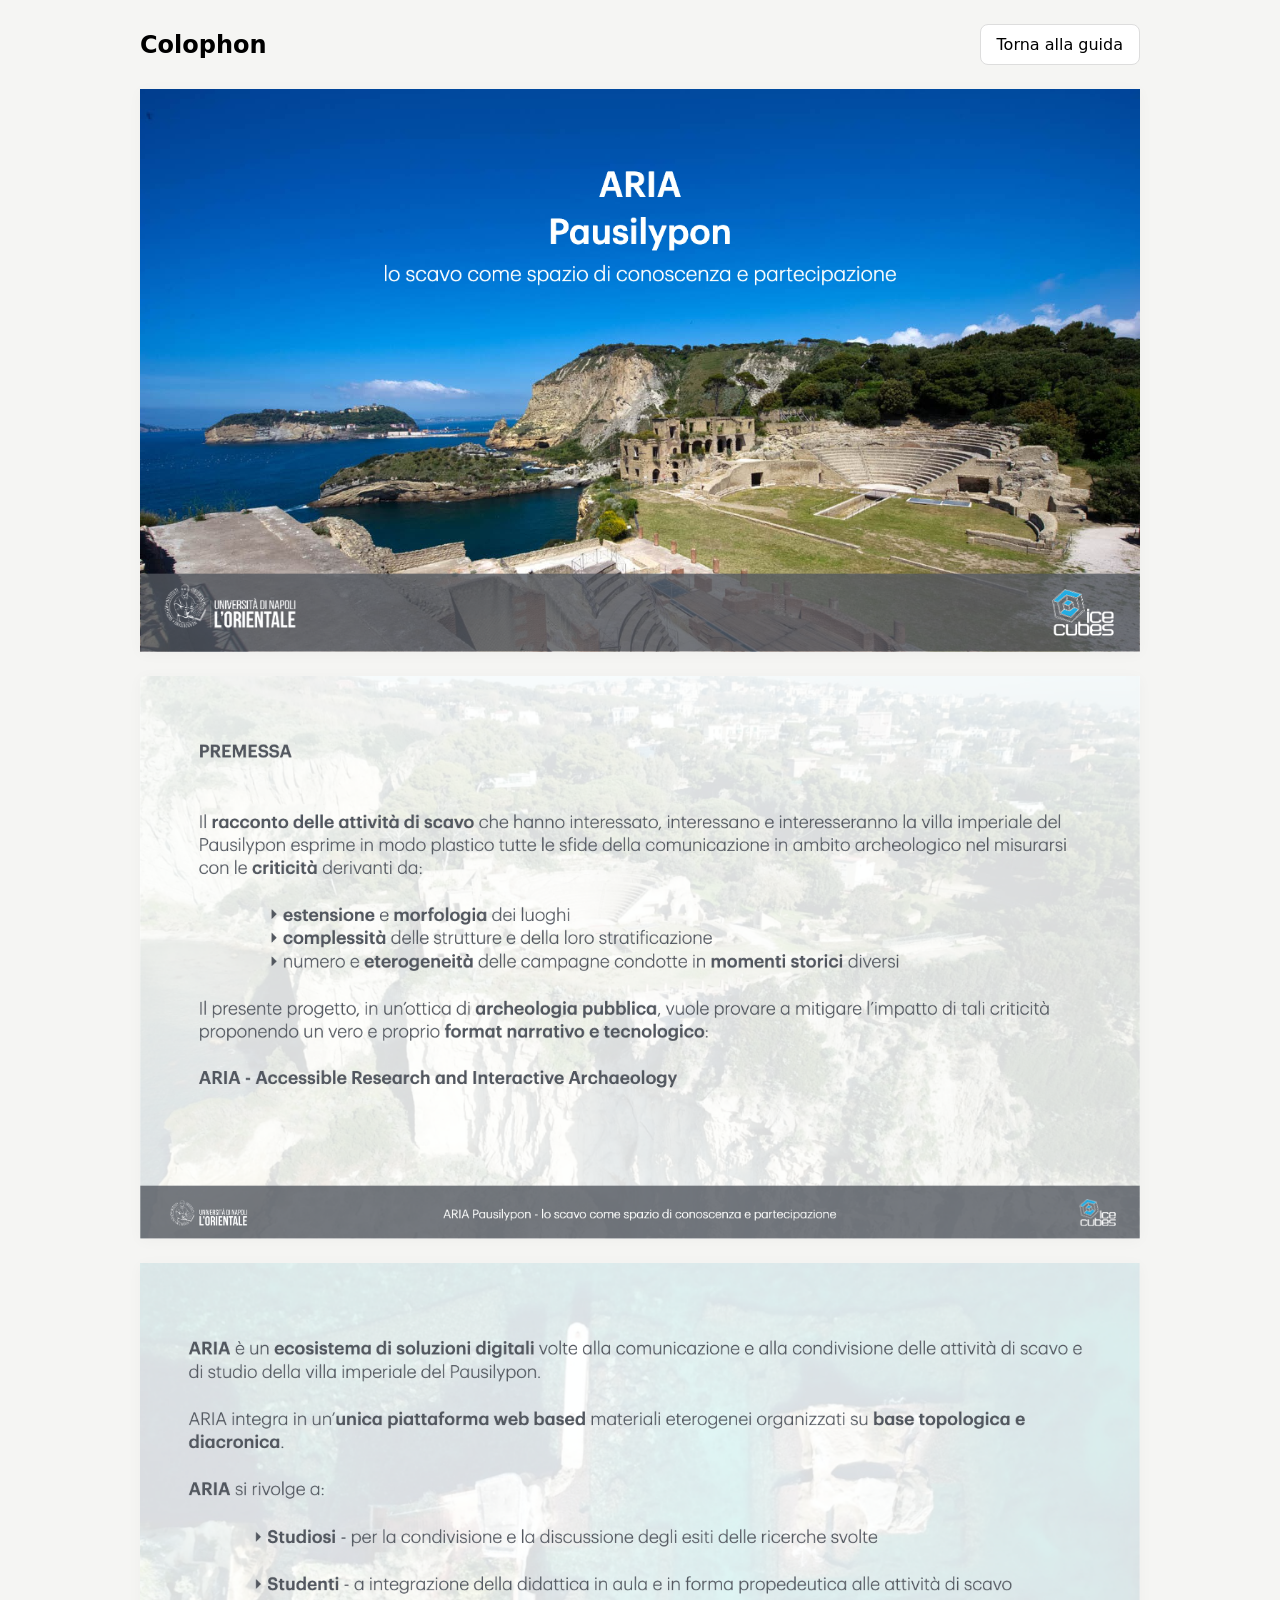
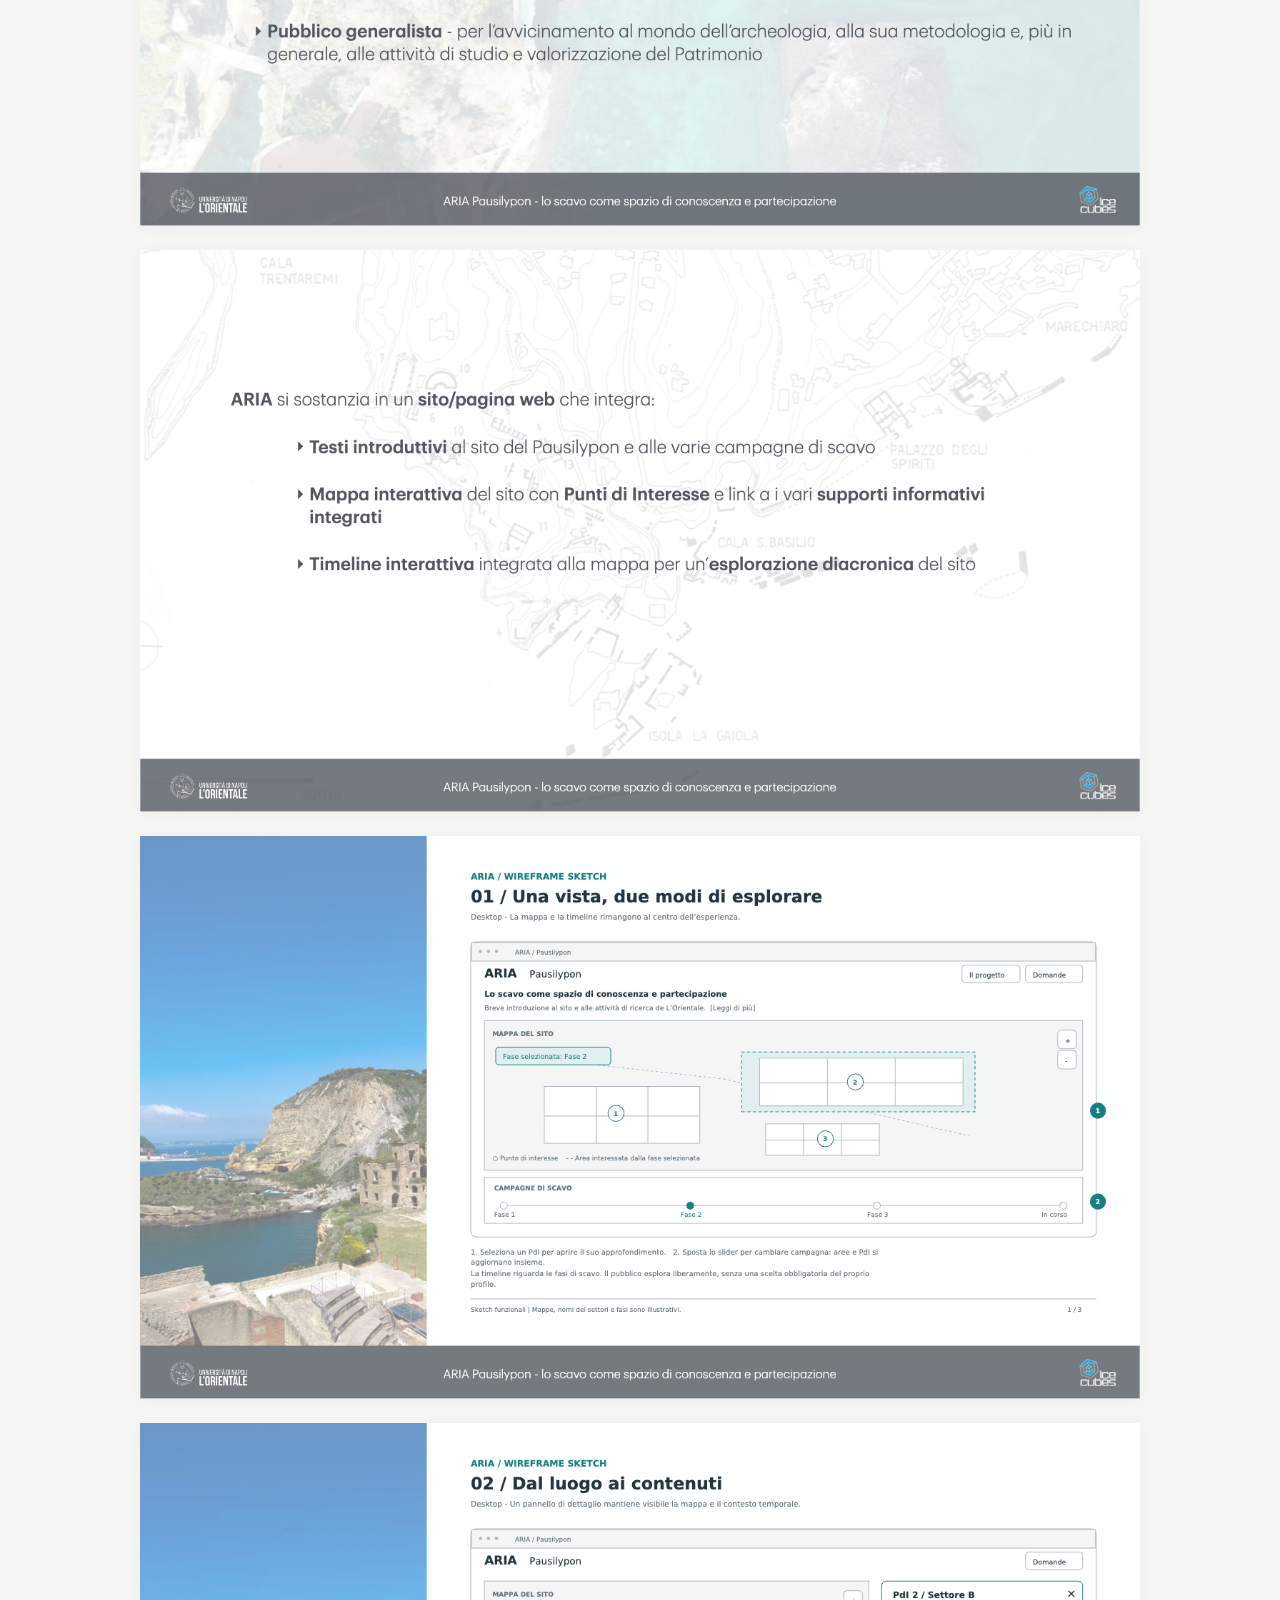
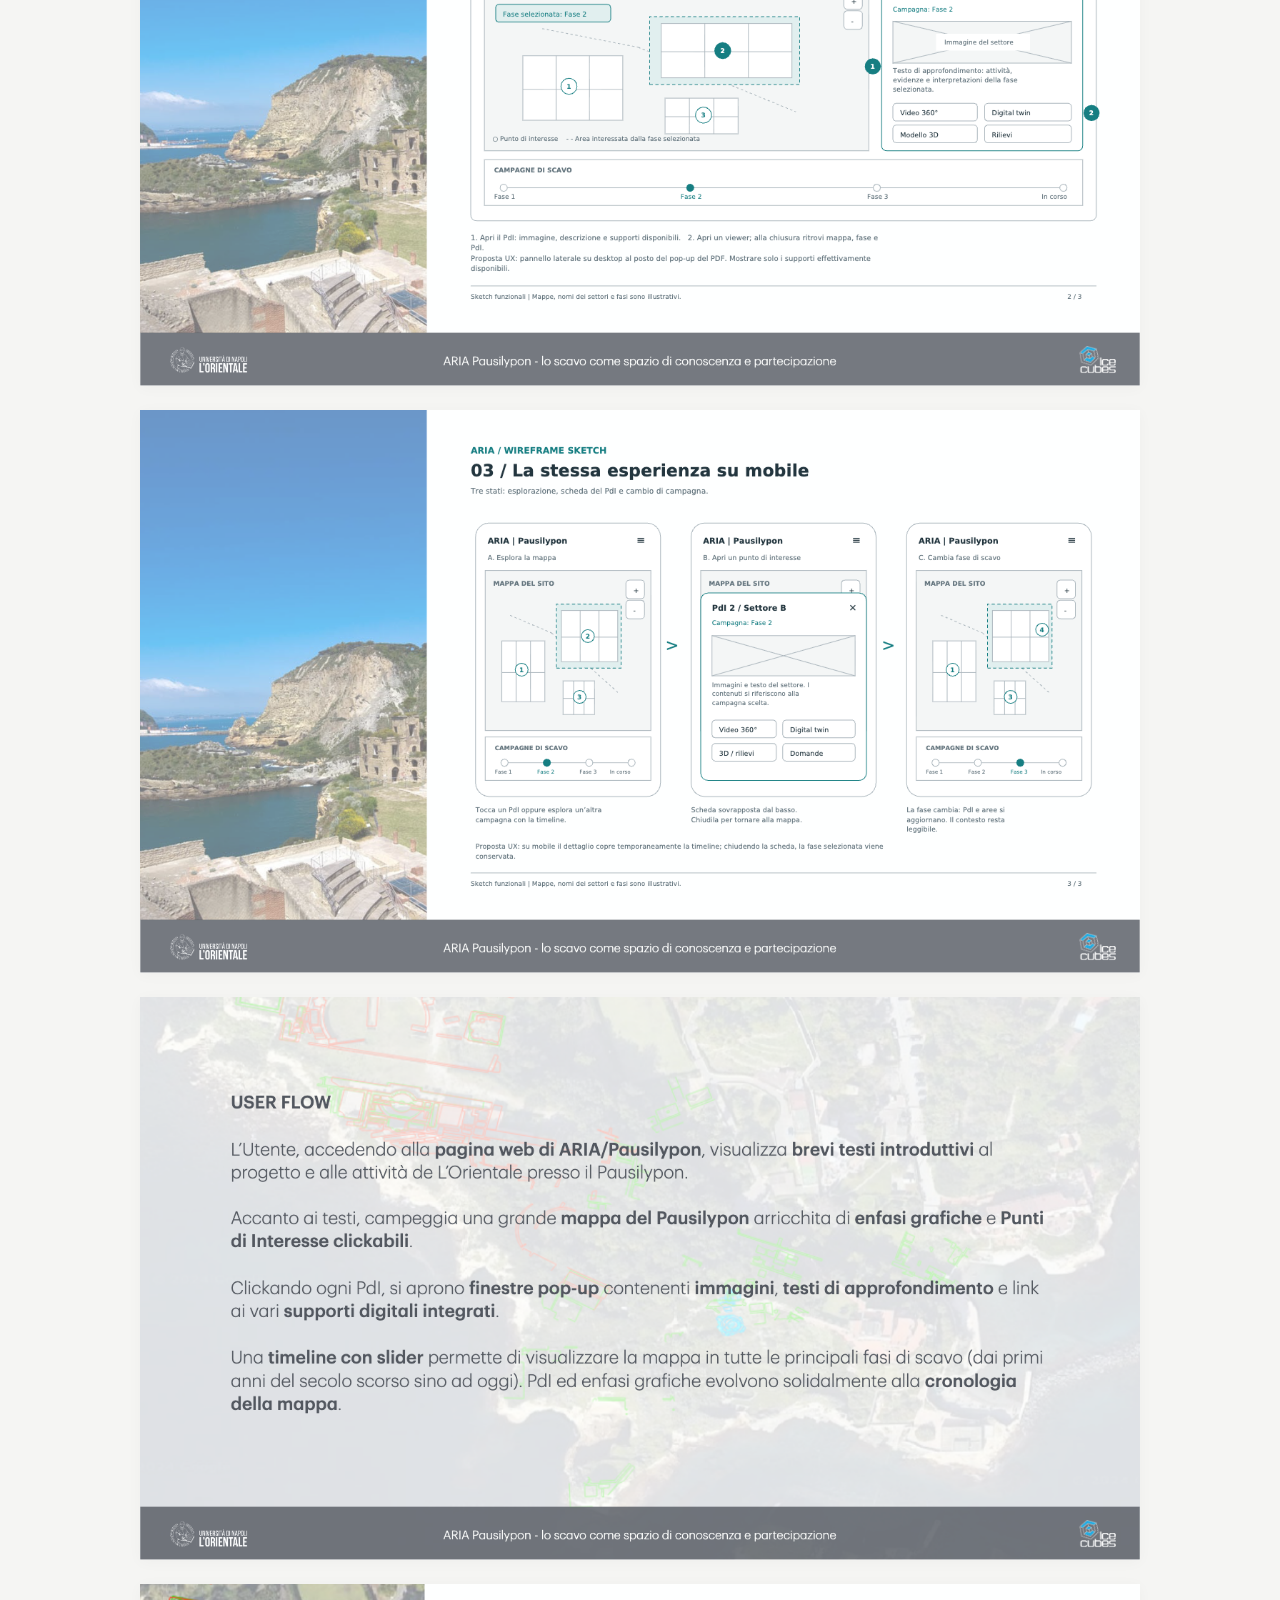
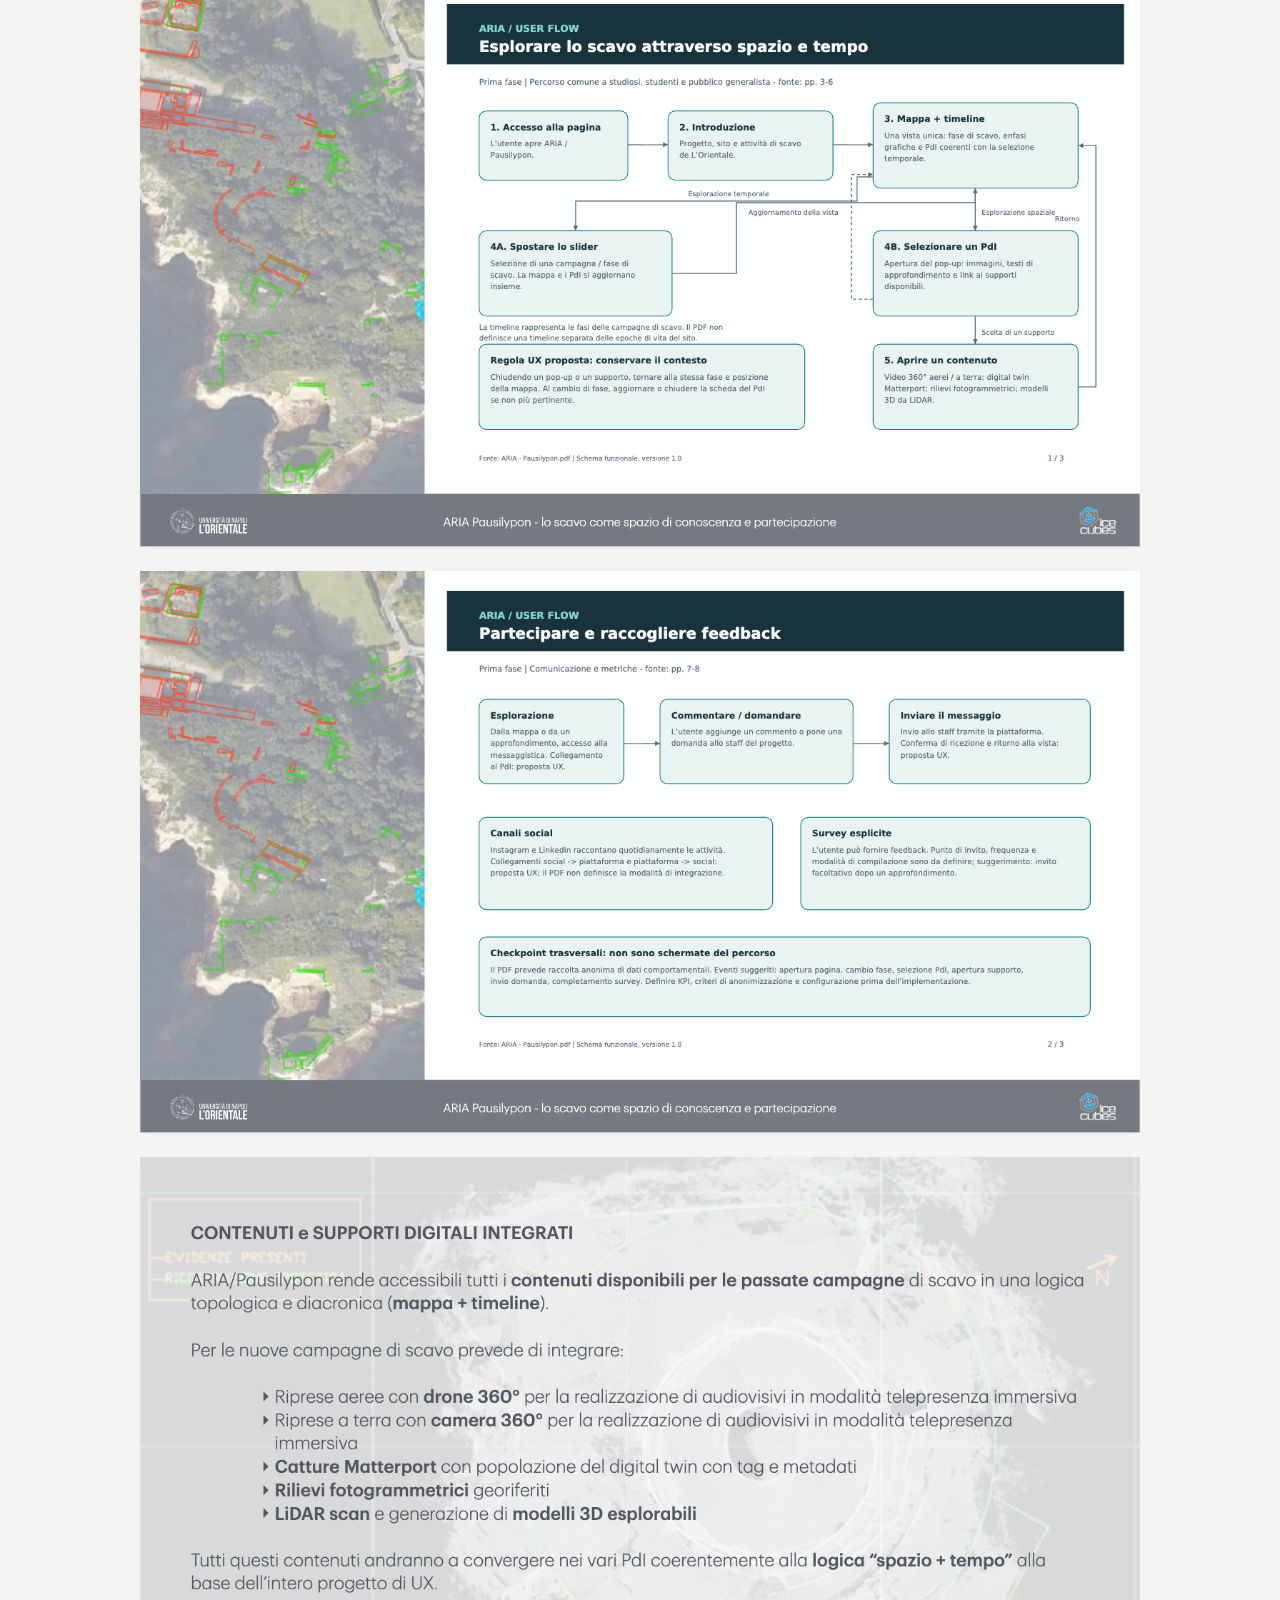
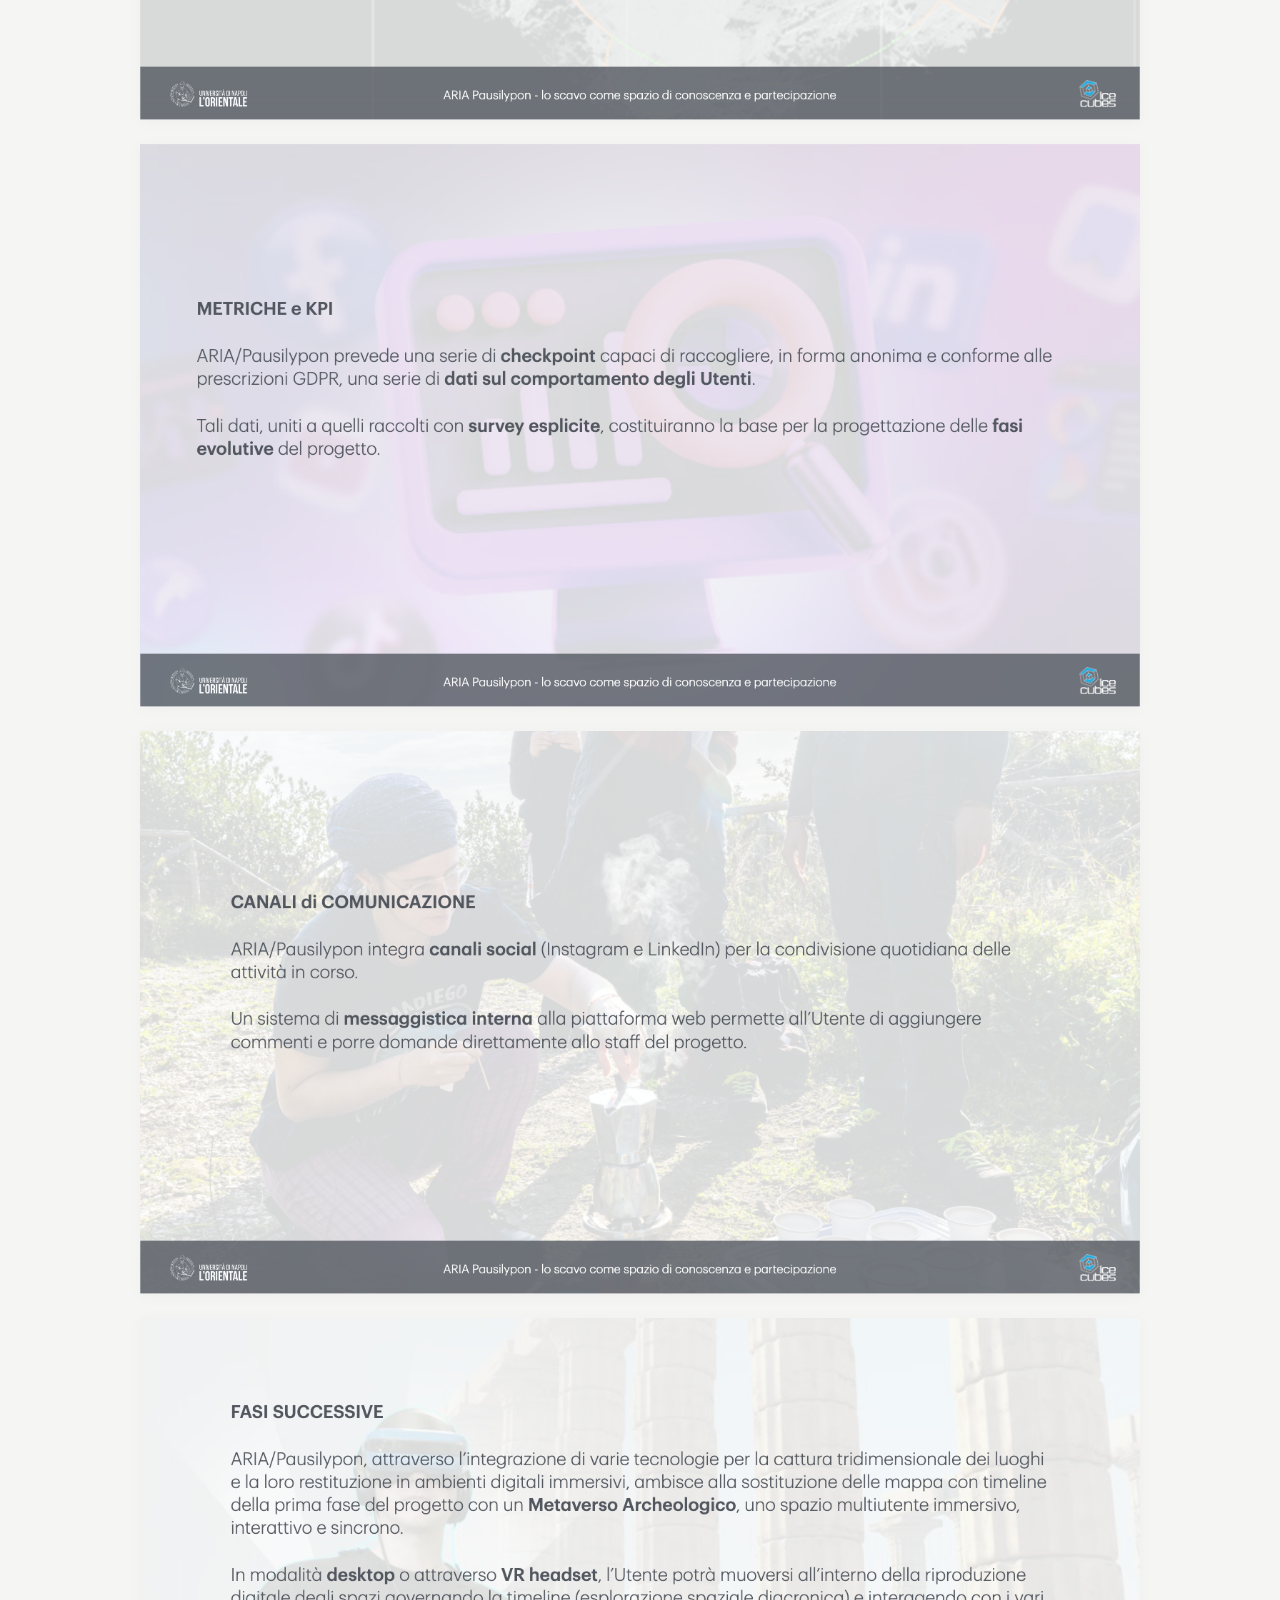
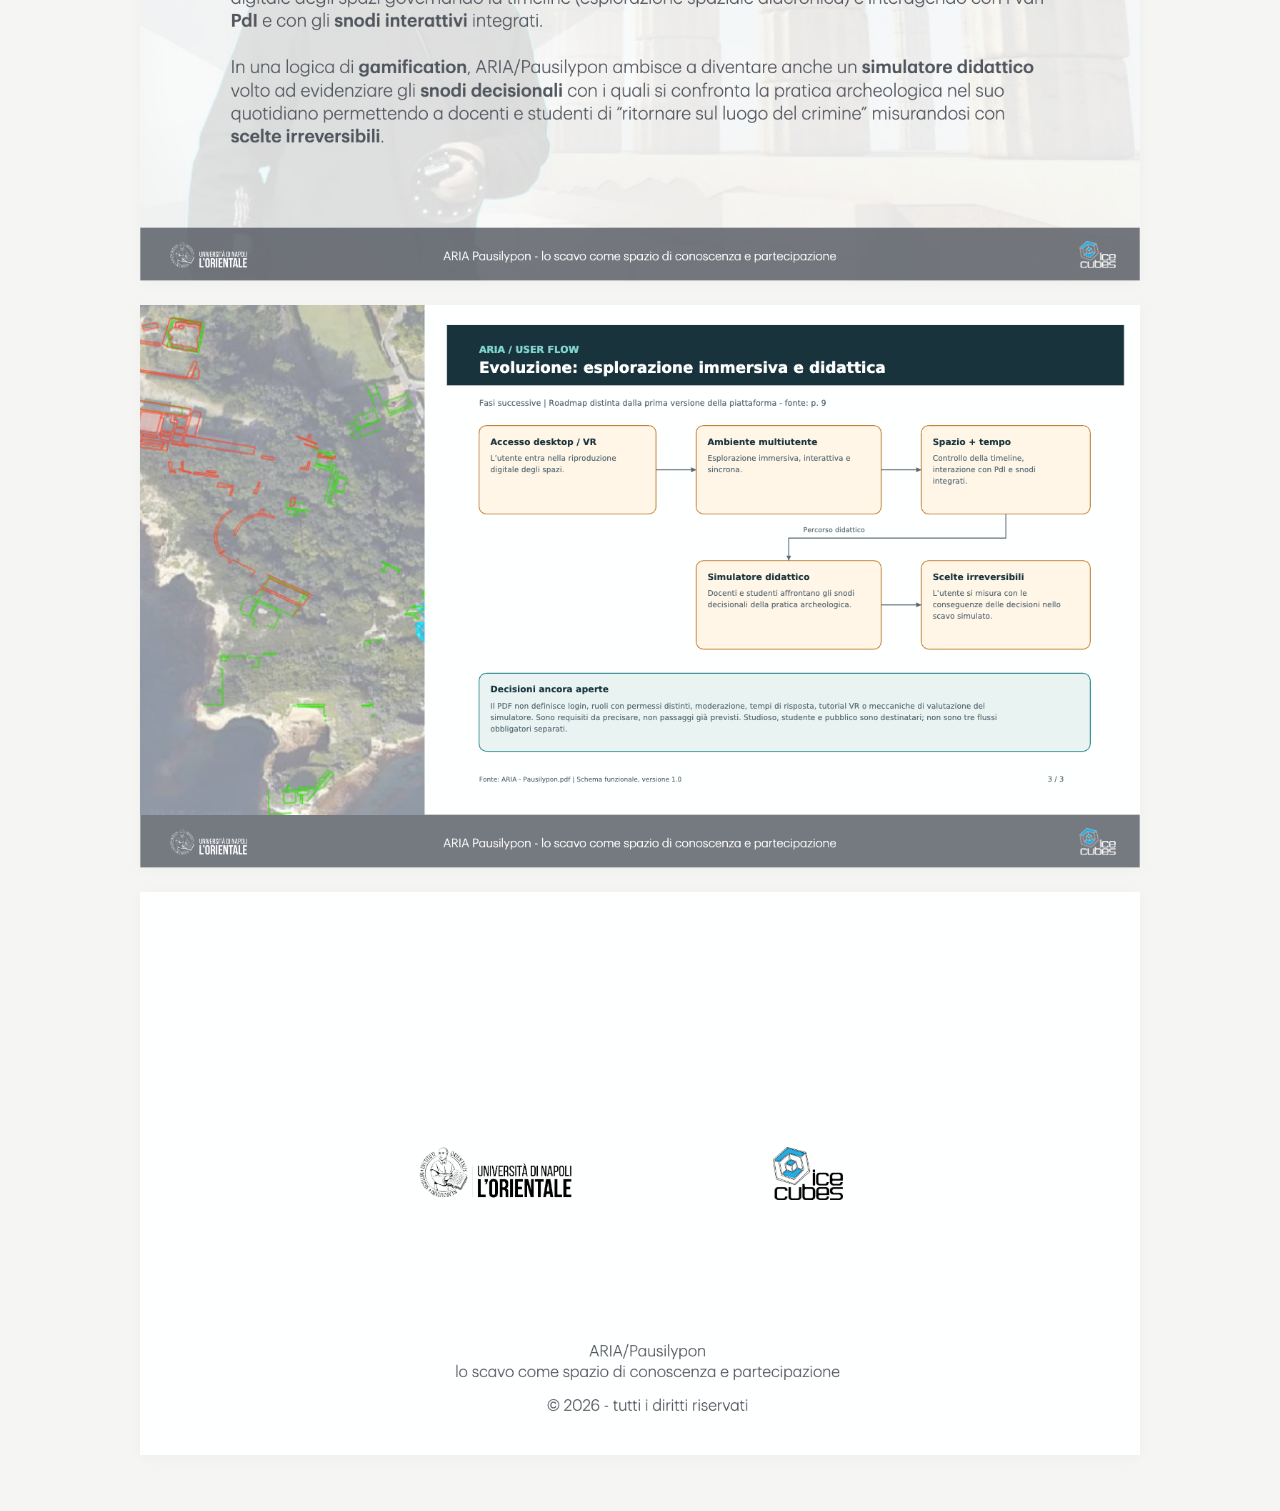
==== colophon/index.html @ 083c7d36 "Update museum guide with Italian cache status and Colophon menu link" ====
<!doctype html><html lang="it"><head><meta charset="utf-8"><meta name="viewport" content="width=device-width,initial-scale=1"><title>Colophon — test da zero</title><style>body{margin:0;background:#f5f5f3;color:#000;font:16px system-ui,sans-serif}header{display:flex;align-items:center;justify-content:space-between;gap:20px;padding:24px;max-width:1000px;margin:auto}h1{font-size:24px;margin:0}a{color:#000;text-decoration:none;border:1px solid #ddd;border-radius:8px;padding:10px 16px;background:#fff}a:hover{background:#a41d0e;color:#fff}main{max-width:1000px;margin:auto;padding:0 16px 32px}figure{margin:0 0 24px}img{display:block;width:100%;height:auto;background:#fff;box-shadow:0 2px 14px #00000008}.sr-only{position:absolute;width:1px;height:1px;overflow:hidden;clip-path:inset(50%)}</style></head><body><header><h1>Colophon</h1><a href="../">Torna alla guida</a></header><main><figure><img src="pages/page-1.png" width="1400" height="788" alt="Colophon — pagina 1"><figcaption class="sr-only">ARIA  P a usilypon  lo sc a vo come sp a zio di conoscenz a   e p a rtecip a zione</figcaption></figure><figure><img src="pages/page-2.png" width="1400" height="788" alt="Colophon — pagina 2" loading="lazy"><figcaption class="sr-only">PREMESSA  Il   r a cconto delle   a ttivit à   di sc a vo   che h a nno interess a to, interess a no e interesser a nno l a   vill a   imperi a le del P a usilypon esprime in modo pl a stico tutte le s f ide dell a   comunic a zione in   a mbito   a rcheologico nel misur a rsi con le   criticit à   deriv a nti d a :  ‣   estensione   e   morfologi a   dei luoghi  ‣   complessit à   delle strutture e dell a   loro str a ti f ic a zione  ‣   numero e   eterogeneit à   delle c a mp a gne condotte in   momenti storici   diversi  Il presente progetto, in un’ottic a   di   a rcheologi a   pubblic a , vuole prov a re   a   mitig a re l’imp a tto di t a li criticit à  proponendo un vero e proprio   form a t n a rr a tivo e tecnologico :  ARIA - Accessible Rese a rch   a nd Inter a ctive Arch a eology  ARIA P a usilypon - lo sc a vo come sp a zio di conoscenz a   e p a rtecip a zione</figcaption></figure><figure><img src="pages/page-3.png" width="1400" height="788" alt="Colophon — pagina 3" loading="lazy"><figcaption class="sr-only">ARIA   è un   ecosistem a   di soluzioni digit a li   volte   a ll a   comunic a zione e   a ll a   condivisione delle   a ttivit à   di sc a vo e di studio dell a   vill a   imperi a le del P a usilypon.  ARIA integr a   in un’ unic a   pi a tt a form a   web b a sed   m a teri a li eterogenei org a nizz a ti su   b a se topologic a   e di a cronic a .  ARIA   si rivolge   a :  ‣   Studiosi   - per l a   condivisione e l a   discussione degli esiti delle ricerche svolte  ‣   Studenti   -   a   integr a zione dell a   did a ttic a   in   a ul a   e in form a   propedeutic a   a lle   a ttivit à   di sc a vo  ‣   Pubblico gener a list a   - per l’ a vvicin a mento   a l mondo dell’ a rcheologi a ,   a ll a   su a   metodologi a   e, più in gener a le,   a lle   a ttivit à   di studio e v a lorizz a zione del P a trimonio  ARIA P a usilypon - lo sc a vo come sp a zio di conoscenz a   e p a rtecip a zione</figcaption></figure><figure><img src="pages/page-4.png" width="1400" height="788" alt="Colophon — pagina 4" loading="lazy"><figcaption class="sr-only">ARIA   si sost a nzi a   in un   sito/p a gin a   web   che integr a :  ‣   Testi introduttivi   a l sito del P a usilypon e   a lle v a rie c a mp a gne di sc a vo  ‣   M a pp a   inter a ttiv a   del sito con   Punti di Interesse   e link   a   i v a ri   supporti inform a tivi integr a ti  ‣   Timeline inter a ttiv a   integr a t a   a ll a   m a pp a   per un’ esplor a zione di a cronic a   del sito  ARIA P a usilypon - lo sc a vo come sp a zio di conoscenz a   e p a rtecip a zione</figcaption></figure><figure><img src="pages/page-5.png" width="1400" height="788" alt="Colophon — pagina 5" loading="lazy"><figcaption class="sr-only">ARIA P a usilypon - lo sc a vo come sp a zio di conoscenz a   e p a rtecip a zione  ARIA / WIREFRAME SKETCH 01 / Una vista, due modi di esplorare  Desktop - La mappa e la timeline rimangono al centro dell’esperienza. Sketch funzionali | Mappe, nomi dei settori e fasi sono illustrativi.   1 / 3 ARIA / Pausilypon  ARIA   Pausilypon   Il progetto   Domande  Lo scavo come spazio di conoscenza e partecipazione  Breve introduzione al sito e alle attività di ricerca de L’Orientale.   [Leggi di più]  1 2 3 MAPPA DEL SITO  ○ Punto di interesse   - - Area interessata dalla fase selezionata + - Fase selezionata: Fase 2  CAMPAGNE DI SCAVO  Fase 1   Fase 2   Fase 3   In corso  1 2  1. Seleziona un PdI per aprire il suo approfondimento.   2. Sposta lo slider per cambiare campagna: aree e PdI si aggiornano insieme. La timeline riguarda le fasi di scavo. Il pubblico esplora liberamente, senza una scelta obbligatoria del proprio profilo.</figcaption></figure><figure><img src="pages/page-6.png" width="1400" height="788" alt="Colophon — pagina 6" loading="lazy"><figcaption class="sr-only">ARIA P a usilypon - lo sc a vo come sp a zio di conoscenz a   e p a rtecip a zione  ARIA / WIREFRAME SKETCH 02 / Dal luogo ai contenuti  Desktop - Un pannello di dettaglio mantiene visibile la mappa e il contesto temporale. Sketch funzionali | Mappe, nomi dei settori e fasi sono illustrativi.   2 / 3 ARIA / Pausilypon  ARIA   Pausilypon   Domande  1 2 3 MAPPA DEL SITO  ○ Punto di interesse   - - Area interessata dalla fase selezionata + - Fase selezionata: Fase 2  PdI 2 / Settore B   × Campagna: Fase 2 Immagine del settore Testo di approfondimento: attività, evidenze e interpretazioni della fase selezionata. Video 360°   Digital twin Modello 3D   Rilievi  CAMPAGNE DI SCAVO  Fase 1   Fase 2   Fase 3   In corso  1 2  1. Apri il PdI: immagine, descrizione e supporti disponibili.   2. Apri un viewer; alla chiusura ritrovi mappa, fase e PdI. Proposta UX: pannello laterale su desktop al posto del pop-up del PDF. Mostrare solo i supporti effettivamente disponibili.</figcaption></figure><figure><img src="pages/page-7.png" width="1400" height="788" alt="Colophon — pagina 7" loading="lazy"><figcaption class="sr-only">ARIA P a usilypon - lo sc a vo come sp a zio di conoscenz a   e p a rtecip a zione  ARIA / WIREFRAME SKETCH 03 / La stessa esperienza su mobile  Tre stati: esplorazione, scheda del PdI e cambio di campagna. Sketch funzionali | Mappe, nomi dei settori e fasi sono illustrativi.   3 / 3  ARIA | Pausilypon   ≡ A. Esplora la mappa  1 2 3 MAPPA DEL SITO  + -  CAMPAGNE DI SCAVO  Fase 1   Fase 2   Fase 3   In corso  ARIA | Pausilypon   ≡ B. Apri un punto di interesse  1 2 3 MAPPA DEL SITO  + - PdI 2 / Settore B   × Campagna: Fase 2 Immagini e testo del settore. I contenuti si riferiscono alla campagna scelta. Video 360°   Digital twin 3D / rilievi   Domande  ARIA | Pausilypon   ≡ C. Cambia fase di scavo  1 3 4 MAPPA DEL SITO  + -  CAMPAGNE DI SCAVO  Fase 1   Fase 2   Fase 3   In corso &gt;   &gt; Tocca un PdI oppure esplora un’altra campagna con la timeline. Scheda sovrapposta dal basso. Chiudila per tornare alla mappa. La fase cambia: PdI e aree si aggiornano. Il contesto resta leggibile. Proposta UX: su mobile il dettaglio copre temporaneamente la timeline; chiudendo la scheda, la fase selezionata viene conservata.</figcaption></figure><figure><img src="pages/page-8.png" width="1400" height="788" alt="Colophon — pagina 8" loading="lazy"><figcaption class="sr-only">USER FLOW  L’Utente,   a ccedendo   a ll a   p a gin a   web di ARIA/P a usilypon , visu a lizz a   brevi testi introduttivi   a l progetto e   a lle   a ttivit à   de L’Orient a le presso il P a usilypon. Acc a nto   a i testi, c a mpeggi a   un a   gr a nde   m a pp a   del P a usilypon   a rricchit a   di   enf a si gr a f iche   e   Punti di Interesse click a bili .  Click a ndo ogni PdI, si   a prono   f inestre pop-up   contenenti   imm a gini ,   testi di   a pprofondimento   e link  a i v a ri   supporti digit a li integr a ti .  Un a   timeline con slider   permette di visu a lizz a re l a   m a pp a   in tutte le princip a li f a si di sc a vo (d a i primi  a nni del secolo scorso sino   a d oggi). PdI ed enf a si gr a f iche evolvono solid a lmente   a ll a   cronologi a  dell a   m a pp a .  ARIA P a usilypon - lo sc a vo come sp a zio di conoscenz a   e p a rtecip a zione</figcaption></figure><figure><img src="pages/page-9.png" width="1400" height="788" alt="Colophon — pagina 9" loading="lazy"><figcaption class="sr-only">ARIA P a usilypon - lo sc a vo come sp a zio di conoscenz a   e p a rtecip a zione  ARIA / USER FLOW Esplorare lo scavo attraverso spazio e tempo  Prima fase | Percorso comune a studiosi, studenti e pubblico generalista - fonte: pp. 3-6 Fonte: ARIA - Pausilypon.pdf | Schema funzionale, versione 1.0   1 / 3  1. Accesso alla pagina  L’utente apre ARIA / Pausilypon.  2. Introduzione  Progetto, sito e attività di scavo de L’Orientale.  3. Mappa + timeline  Una vista unica: fase di scavo, enfasi grafiche e PdI coerenti con la selezione temporale.  4A. Spostare lo slider  Selezione di una campagna / fase di scavo. La mappa e i PdI si aggiornano insieme. Esplorazione temporale Aggiornamento della vista  4B. Selezionare un PdI  Apertura del pop-up: immagini, testi di approfondimento e link ai supporti disponibili. Esplorazione spaziale  5. Aprire un contenuto  Video 360° aerei / a terra; digital twin Matterport; rilievi fotogrammetrici; modelli 3D da LiDAR. Scelta di un supporto Ritorno  Regola UX proposta: conservare il contesto  Chiudendo un pop-up o un supporto, tornare alla stessa fase e posizione della mappa. Al cambio di fase, aggiornare o chiudere la scheda del PdI se non più pertinente. La timeline rappresenta le fasi delle campagne di scavo. Il PDF non definisce una timeline separata delle epoche di vita del sito.</figcaption></figure><figure><img src="pages/page-10.png" width="1400" height="788" alt="Colophon — pagina 10" loading="lazy"><figcaption class="sr-only">ARIA P a usilypon - lo sc a vo come sp a zio di conoscenz a   e p a rtecip a zione  ARIA / USER FLOW Partecipare e raccogliere feedback  Prima fase | Comunicazione e metriche - fonte: pp. 7-8 Fonte: ARIA - Pausilypon.pdf | Schema funzionale, versione 1.0   2 / 3  Esplorazione  Dalla mappa o da un approfondimento, accesso alla messaggistica. Collegamento al PdI: proposta UX.  Commentare / domandare  L’utente aggiunge un commento o pone una domanda allo staff del progetto.  Inviare il messaggio  Invio allo staff tramite la piattaforma. Conferma di ricezione e ritorno alla vista: proposta UX.  Canali social  Instagram e LinkedIn raccontano quotidianamente le attività. Collegamenti social -&gt; piattaforma e piattaforma -&gt; social: proposta UX; il PDF non definisce la modalità di integrazione.  Survey esplicite  L’utente può fornire feedback. Punto di invito, frequenza e modalità di compilazione sono da definire; suggerimento: invito facoltativo dopo un approfondimento.  Checkpoint trasversali: non sono schermate del percorso  Il PDF prevede raccolta anonima di dati comportamentali. Eventi suggeriti: apertura pagina, cambio fase, selezione PdI, apertura supporto, invio domanda, completamento survey. Definire KPI, criteri di anonimizzazione e configurazione prima dell’implementazione.</figcaption></figure><figure><img src="pages/page-11.png" width="1400" height="788" alt="Colophon — pagina 11" loading="lazy"><figcaption class="sr-only">CONTENUTI e SUPPORTI DIGITALI INTEGRATI  ARIA/P a usilypon rende   a ccessibili tutti i   contenuti disponibili per le p a ss a te c a mp a gne   di sc a vo in un a   logic a  topologic a   e di a cronic a   ( m a pp a   + timeline ).  Per le nuove c a mp a gne di sc a vo prevede di integr a re:  ‣   Riprese   a eree con   drone 360°   per l a   re a lizz a zione di   a udiovisivi in mod a lit à   telepresenz a   immersiv a  ‣   Riprese   a   terr a   con   c a mer a   360°   per l a   re a lizz a zione di   a udiovisivi in mod a lit à   telepresenz a  immersiv a  ‣   C a tture M a tterport   con popol a zione del digit a l twin con t a g e met a d a ti  ‣   Rilievi fotogr a mmetrici   georiferiti  ‣   LiDAR sc a n   e gener a zione di   modelli 3D esplor a bili  Tutti questi contenuti   a ndr a nno   a   convergere nei v a ri PdI coerentemente   a ll a   logic a   “sp a zio + tempo”   a ll a  b a se dell’intero progetto di UX.  ARIA P a usilypon - lo sc a vo come sp a zio di conoscenz a   e p a rtecip a zione</figcaption></figure><figure><img src="pages/page-12.png" width="1400" height="788" alt="Colophon — pagina 12" loading="lazy"><figcaption class="sr-only">METRICHE e KPI  ARIA/P a usilypon prevede un a   serie di   checkpoint   c a p a ci di r a ccogliere, in form a   a nonim a   e conforme   a lle prescrizioni GDPR, un a   serie di   d a ti sul comport a mento degli Utenti .  T a li d a ti, uniti   a   quelli r a ccolti con   survey esplicite , costituir a nno l a   b a se per l a   progett a zione delle   f a si evolutive   del progetto.  ARIA P a usilypon - lo sc a vo come sp a zio di conoscenz a   e p a rtecip a zione</figcaption></figure><figure><img src="pages/page-13.png" width="1400" height="788" alt="Colophon — pagina 13" loading="lazy"><figcaption class="sr-only">CANALI di COMUNICAZIONE  ARIA/P a usilypon integr a   c a n a li soci a l   (Inst a gr a m e LinkedIn) per l a   condivisione quotidi a n a   delle  a ttivit à   in corso.  Un sistem a   di   mess a ggistic a   intern a   a ll a   pi a tt a form a   web permette   a ll’Utente di   a ggiungere commenti e porre dom a nde dirett a mente   a llo st a ff   del progetto.  ARIA P a usilypon - lo sc a vo come sp a zio di conoscenz a   e p a rtecip a zione</figcaption></figure><figure><img src="pages/page-14.png" width="1400" height="788" alt="Colophon — pagina 14" loading="lazy"><figcaption class="sr-only">FASI SUCCESSIVE  ARIA/P a usilypon,   a ttr a verso l’integr a zione di v a rie tecnologie per l a   c a ttur a   tridimension a le dei luoghi e l a   loro restituzione in   a mbienti digit a li immersivi,   a mbisce   a ll a   sostituzione delle m a pp a   con timeline dell a   prim a   f a se del progetto con un   Met a verso Archeologico , uno sp a zio multiutente immersivo, inter a ttivo e sincrono.  In mod a lit à   desktop   o   a ttr a verso   VR he a dset , l’Utente potr à   muoversi   a ll’interno dell a   riproduzione digit a le degli sp a zi govern a ndo l a   timeline (esplor a zione sp a zi a le di a cronic a ) e inter a gendo con i v a ri  PdI   e con gli   snodi inter a ttivi   integr a ti.  In un a   logic a   di   g a mi f ic a tion , ARIA/P a usilypon   a mbisce   a   divent a re   a nche un   simul a tore did a ttico  volto   a d evidenzi a re gli   snodi decision a li   con i qu a li si confront a   l a   pr a tic a   a rcheologic a   nel suo quotidi a no permettendo   a   docenti e studenti di “ritorn a re sul luogo del crimine” misur a ndosi con  scelte irreversibili .  ARIA P a usilypon - lo sc a vo come sp a zio di conoscenz a   e p a rtecip a zione</figcaption></figure><figure><img src="pages/page-15.png" width="1400" height="788" alt="Colophon — pagina 15" loading="lazy"><figcaption class="sr-only">ARIA P a usilypon - lo sc a vo come sp a zio di conoscenz a   e p a rtecip a zione  ARIA / USER FLOW Evoluzione: esplorazione immersiva e didattica  Fasi successive | Roadmap distinta dalla prima versione della piattaforma - fonte: p. 9 Fonte: ARIA - Pausilypon.pdf | Schema funzionale, versione 1.0   3 / 3  Accesso desktop / VR  L’utente entra nella riproduzione digitale degli spazi.  Ambiente multiutente  Esplorazione immersiva, interattiva e sincrona.  Spazio + tempo  Controllo della timeline, interazione con PdI e snodi integrati.  Simulatore didattico  Docenti e studenti affrontano gli snodi decisionali della pratica archeologica.  Scelte irreversibili  L’utente si misura con le conseguenze delle decisioni nello scavo simulato. Percorso didattico  Decisioni ancora aperte  Il PDF non definisce login, ruoli con permessi distinti, moderazione, tempi di risposta, tutorial VR o meccaniche di valutazione del simulatore. Sono requisiti da precisare, non passaggi già previsti. Studioso, studente e pubblico sono destinatari; non sono tre flussi obbligatori separati.</figcaption></figure><figure><img src="pages/page-16.png" width="1400" height="788" alt="Colophon — pagina 16" loading="lazy"><figcaption class="sr-only">ARIA/P a usilypon  lo sc a vo come sp a zio di conoscenz a   e p a rtecip a zione  © 2026 - tutti i diritti riserv a ti</figcaption></figure></main></body></html>
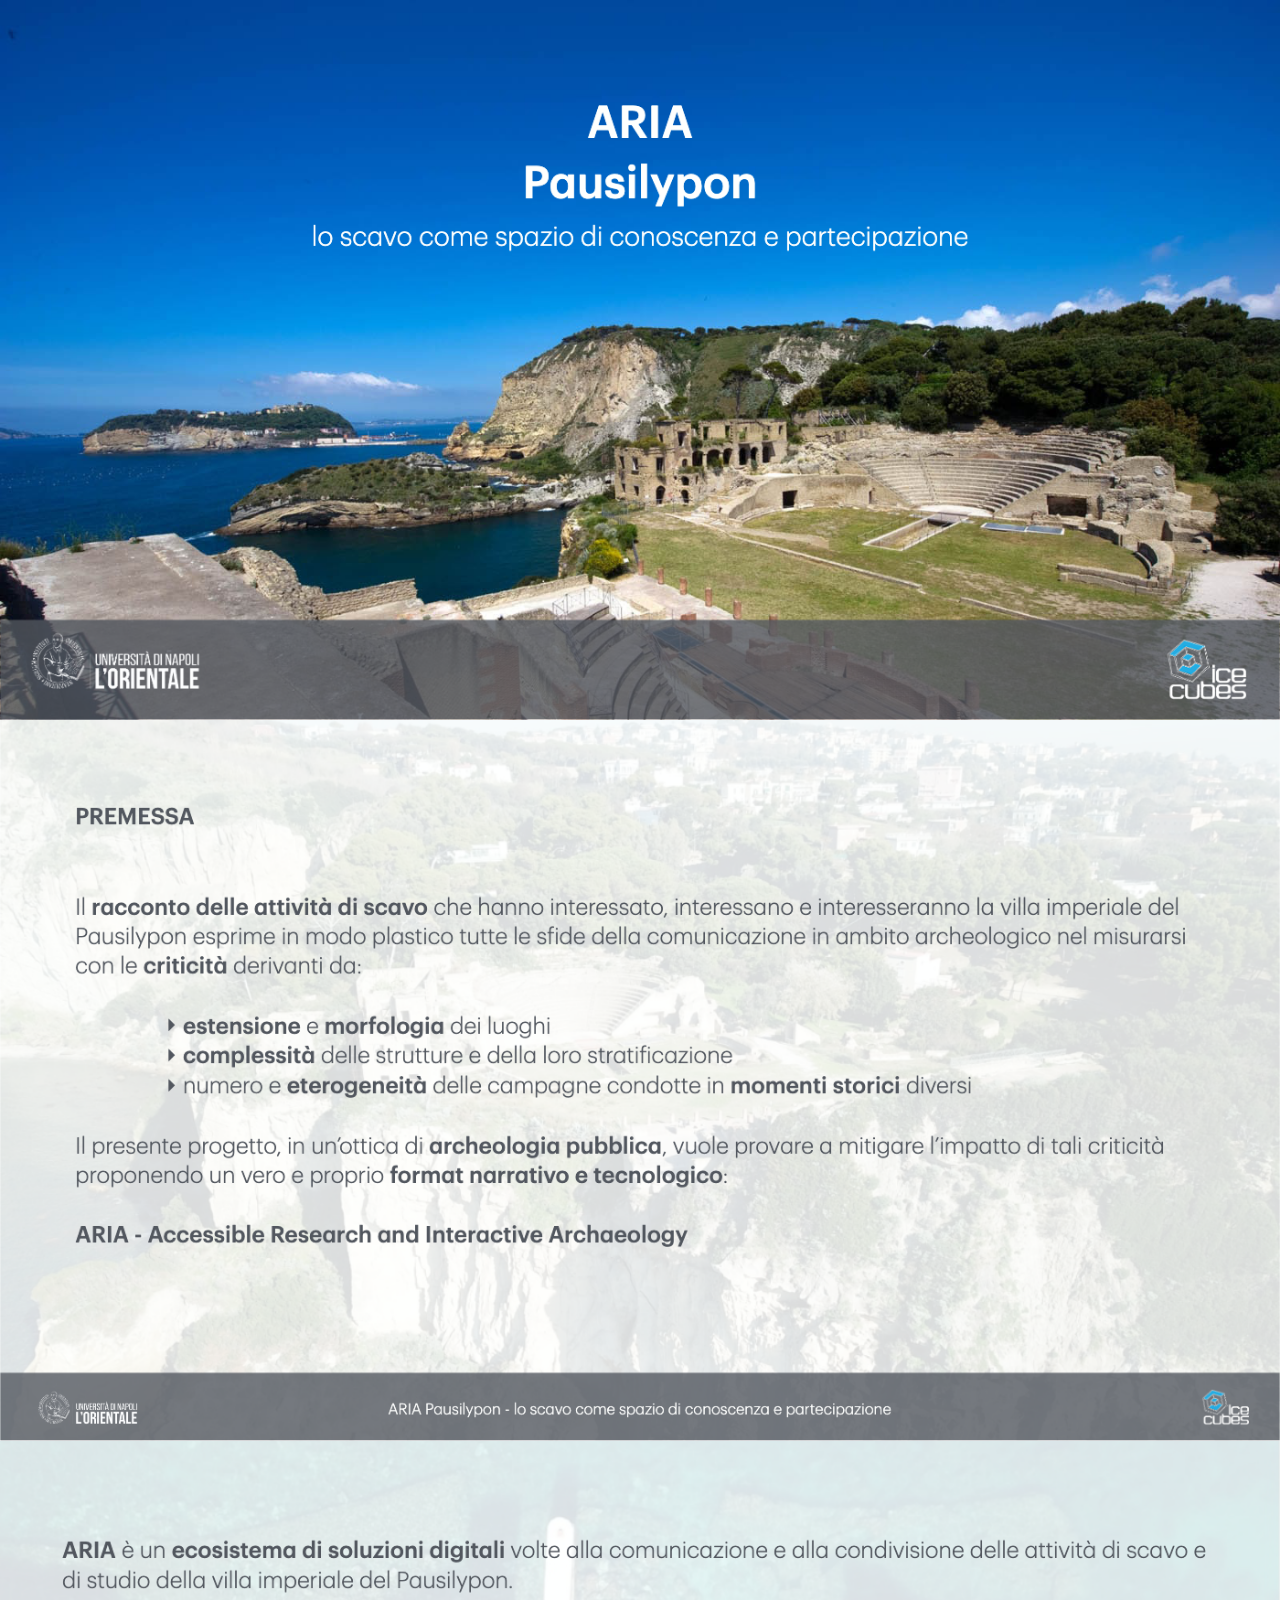
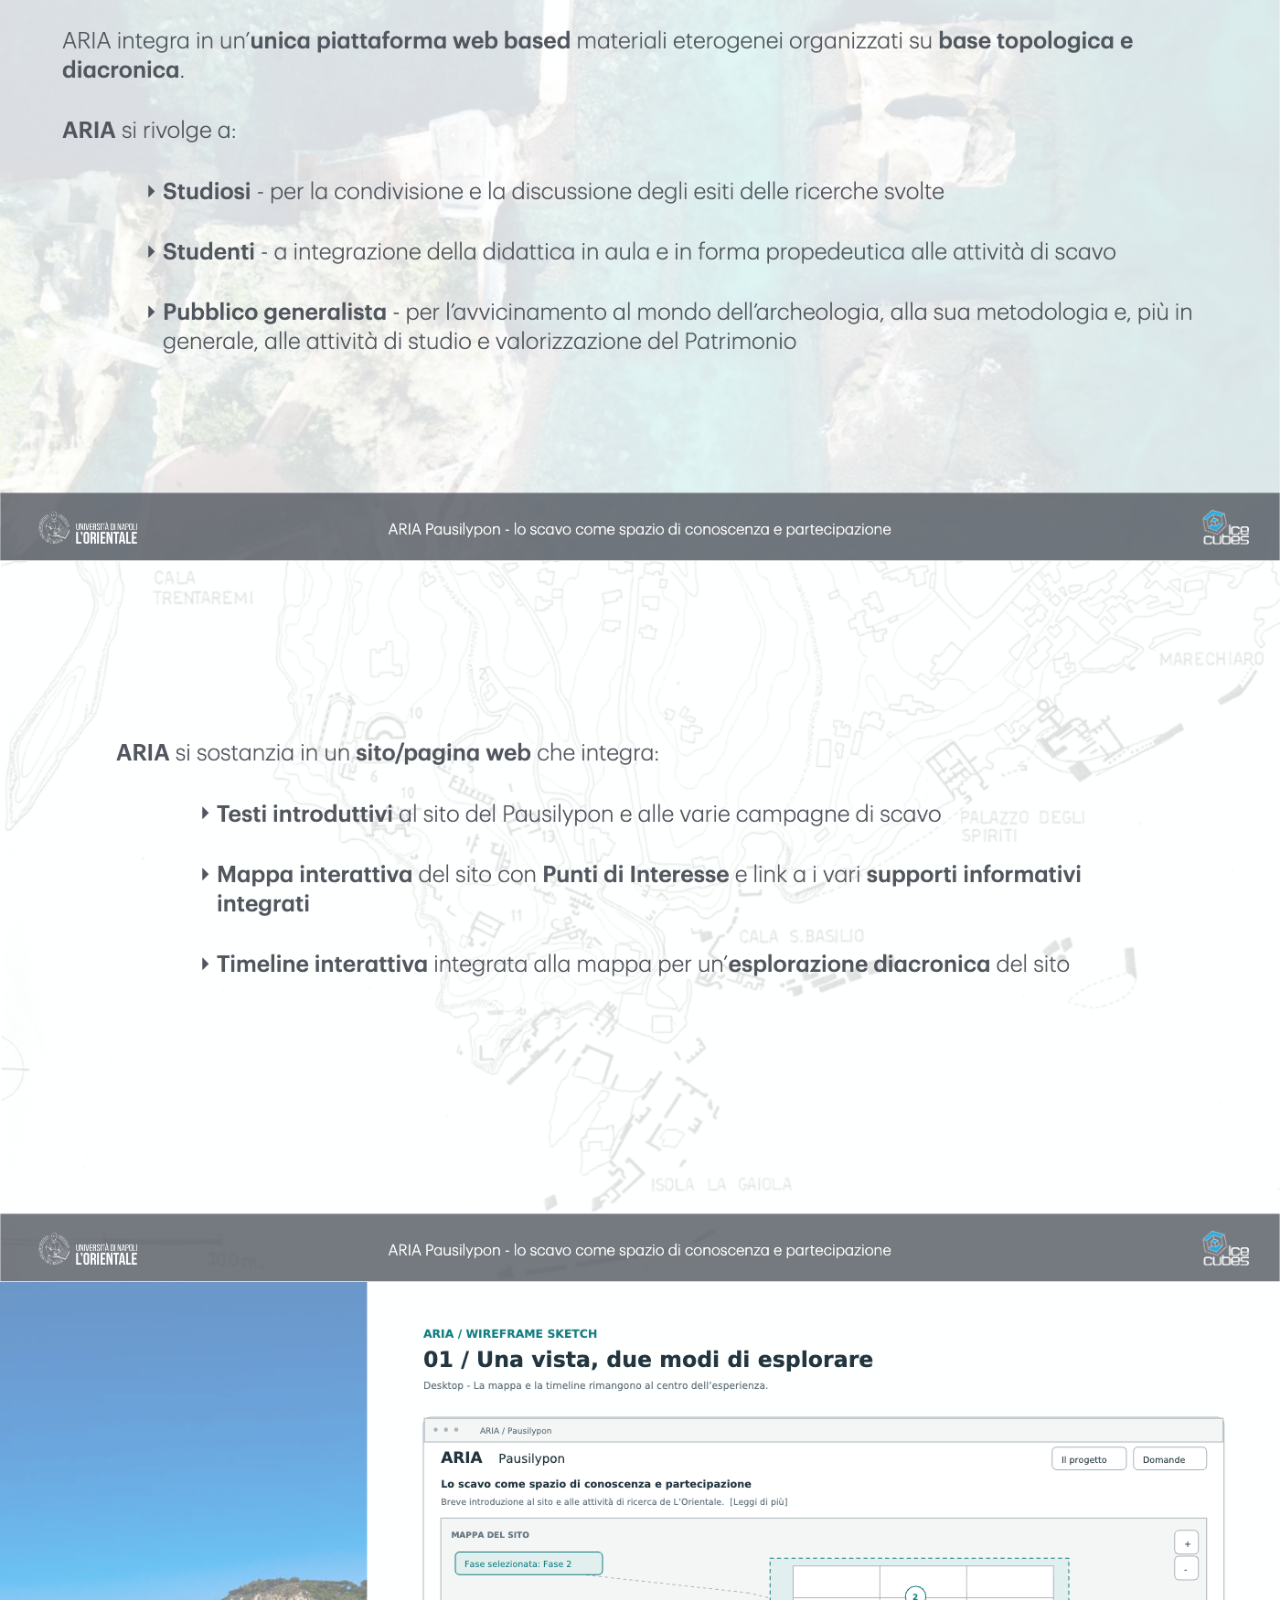
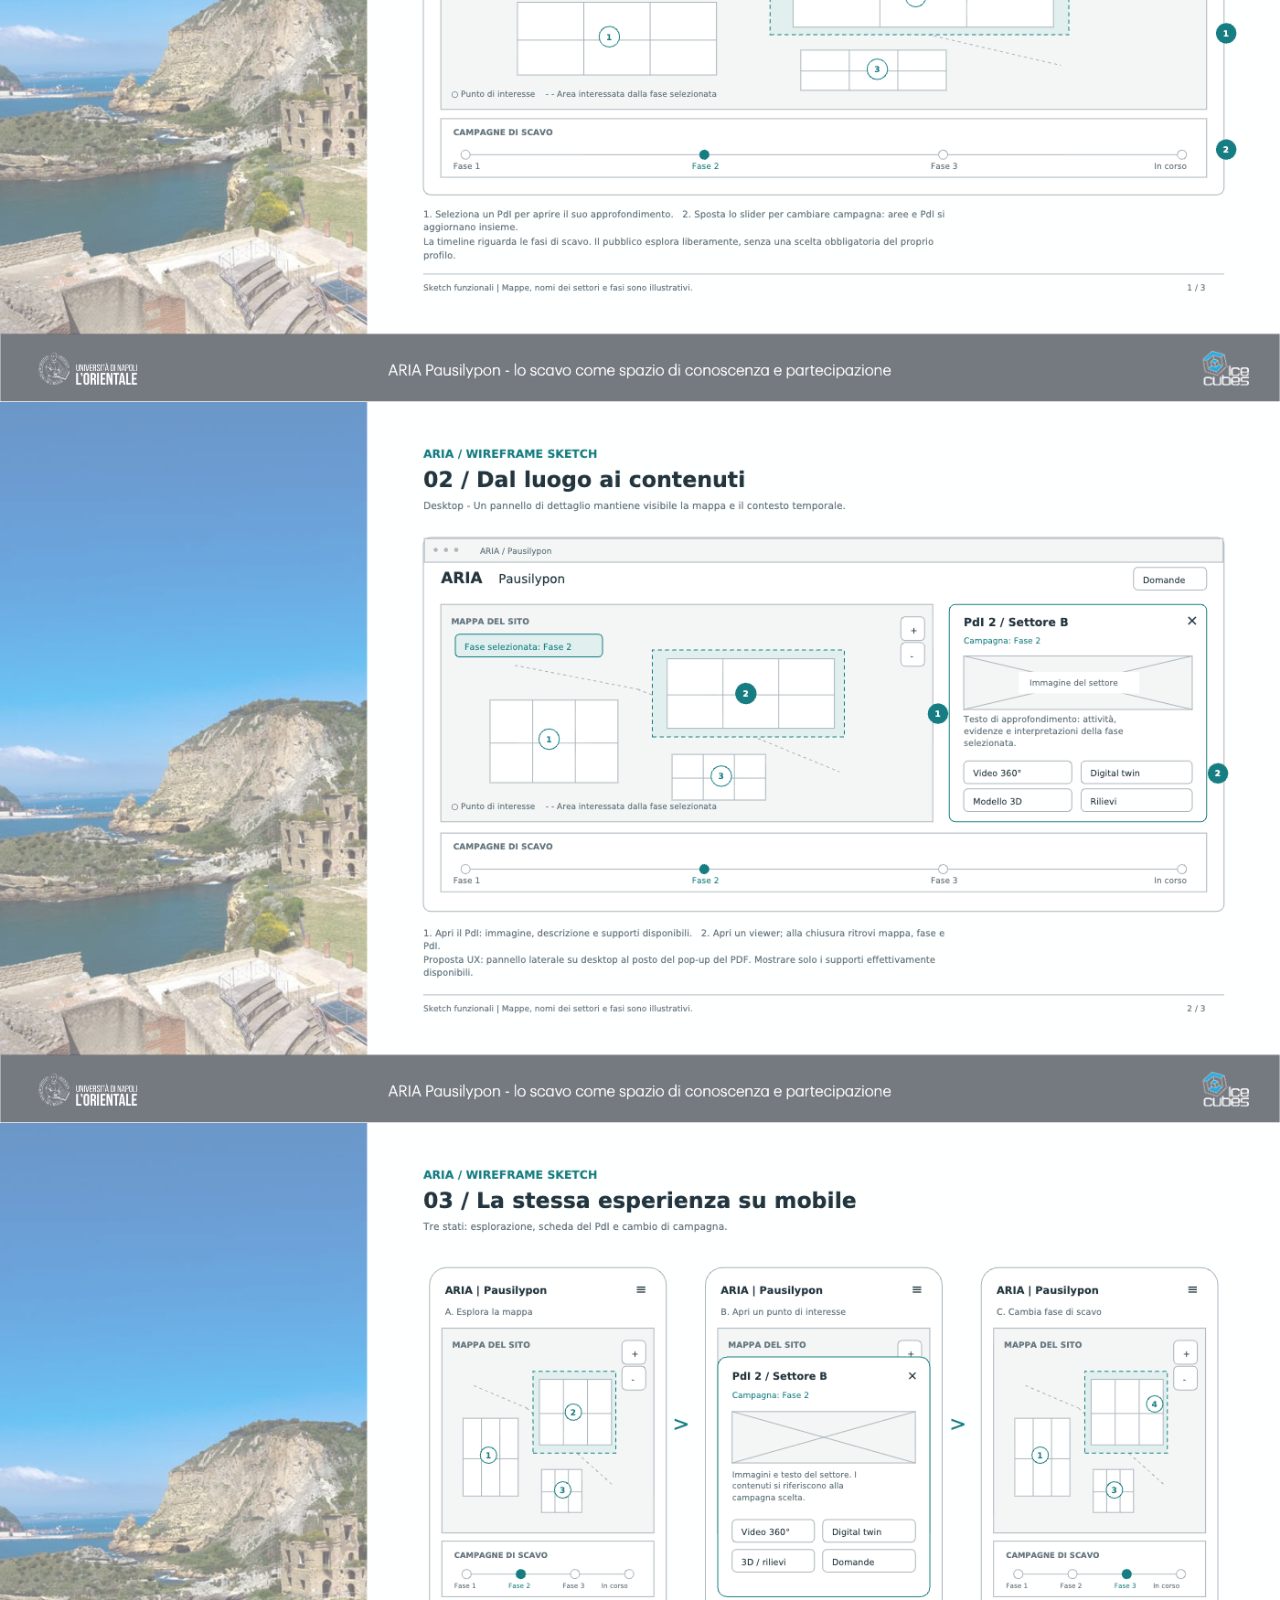
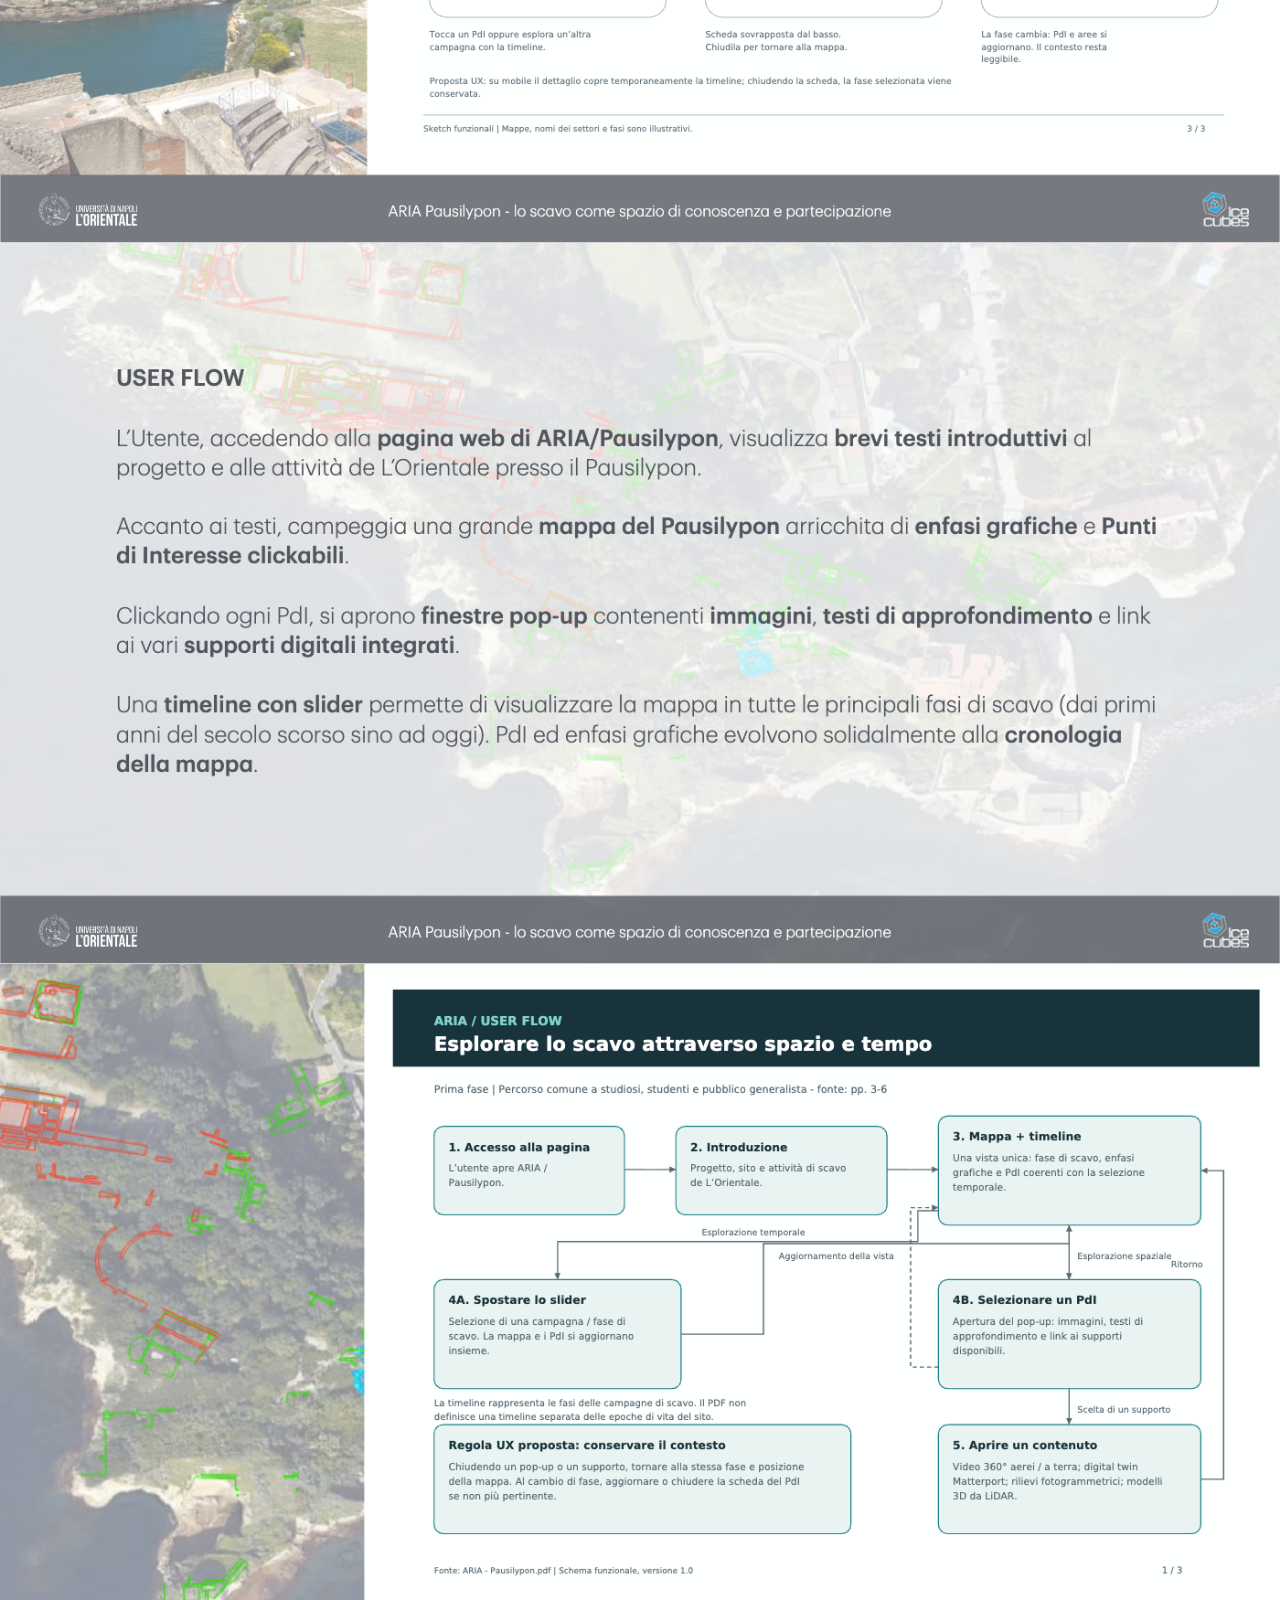
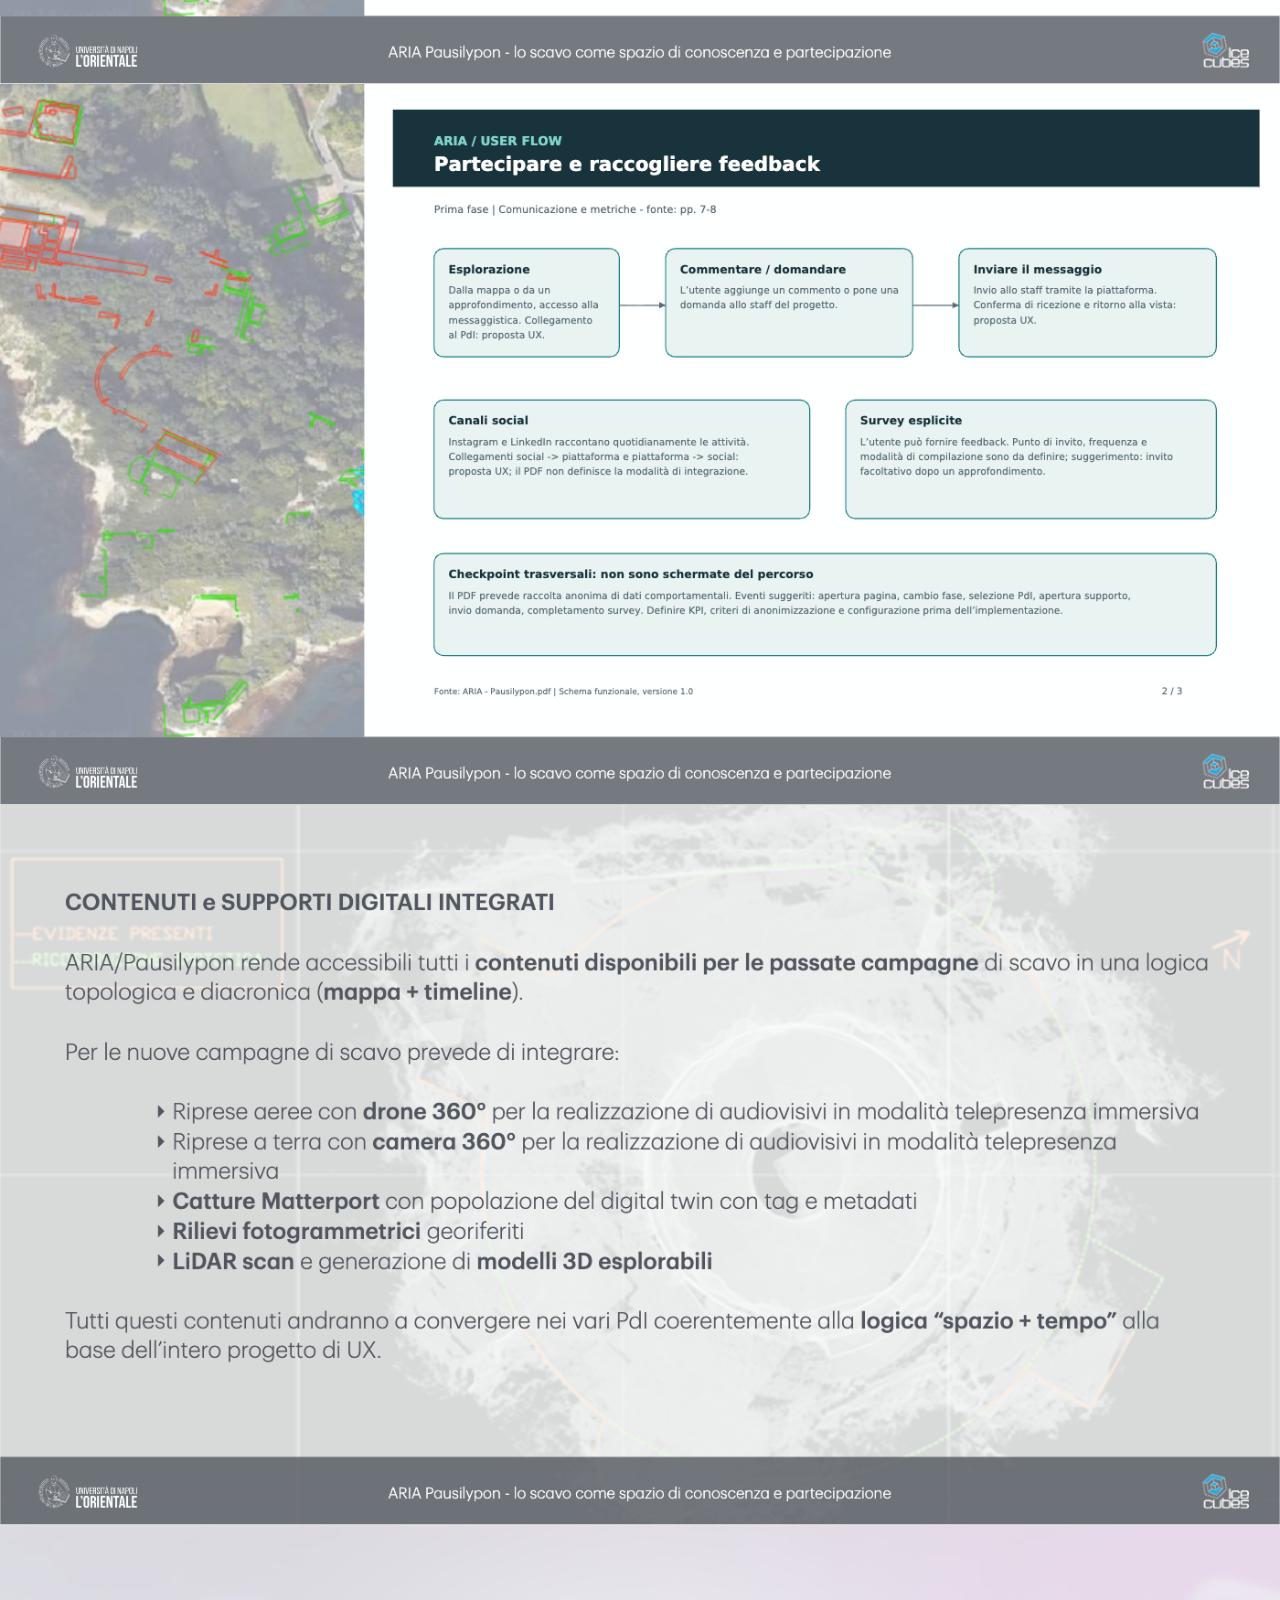
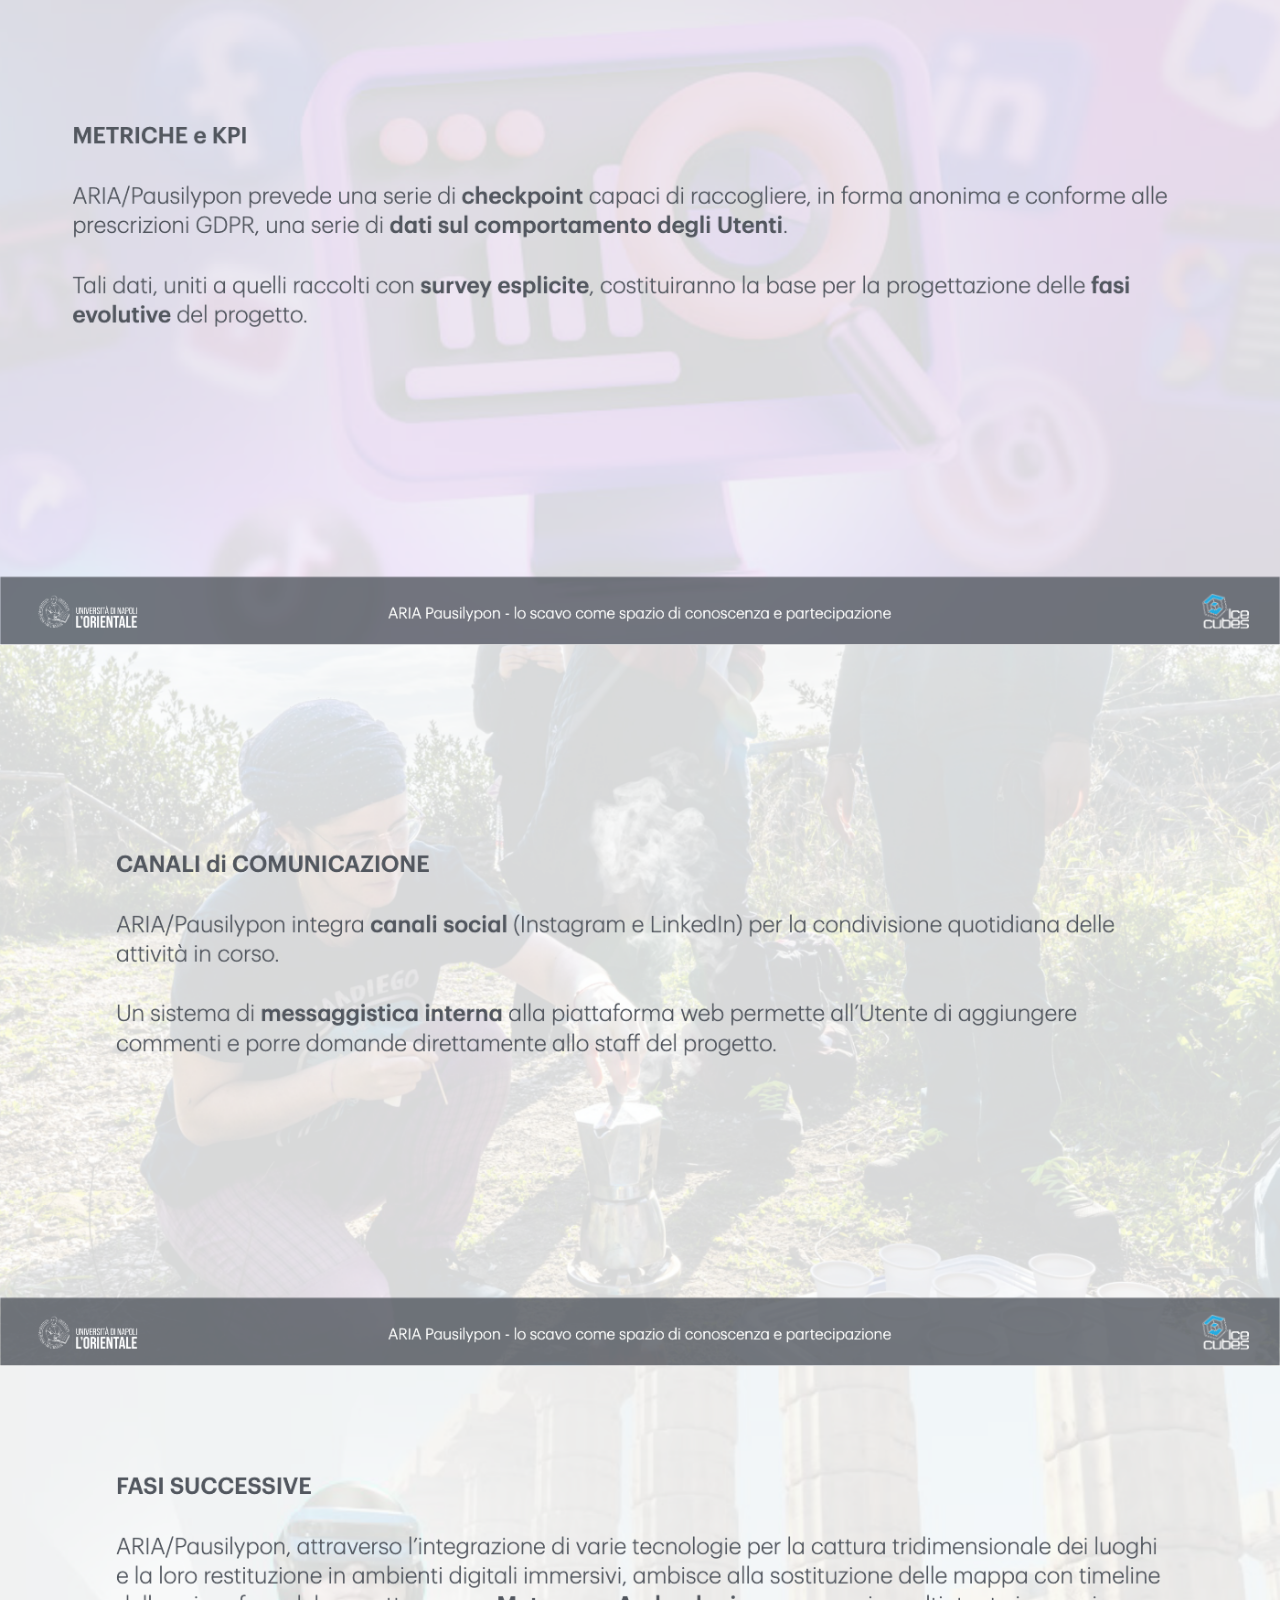
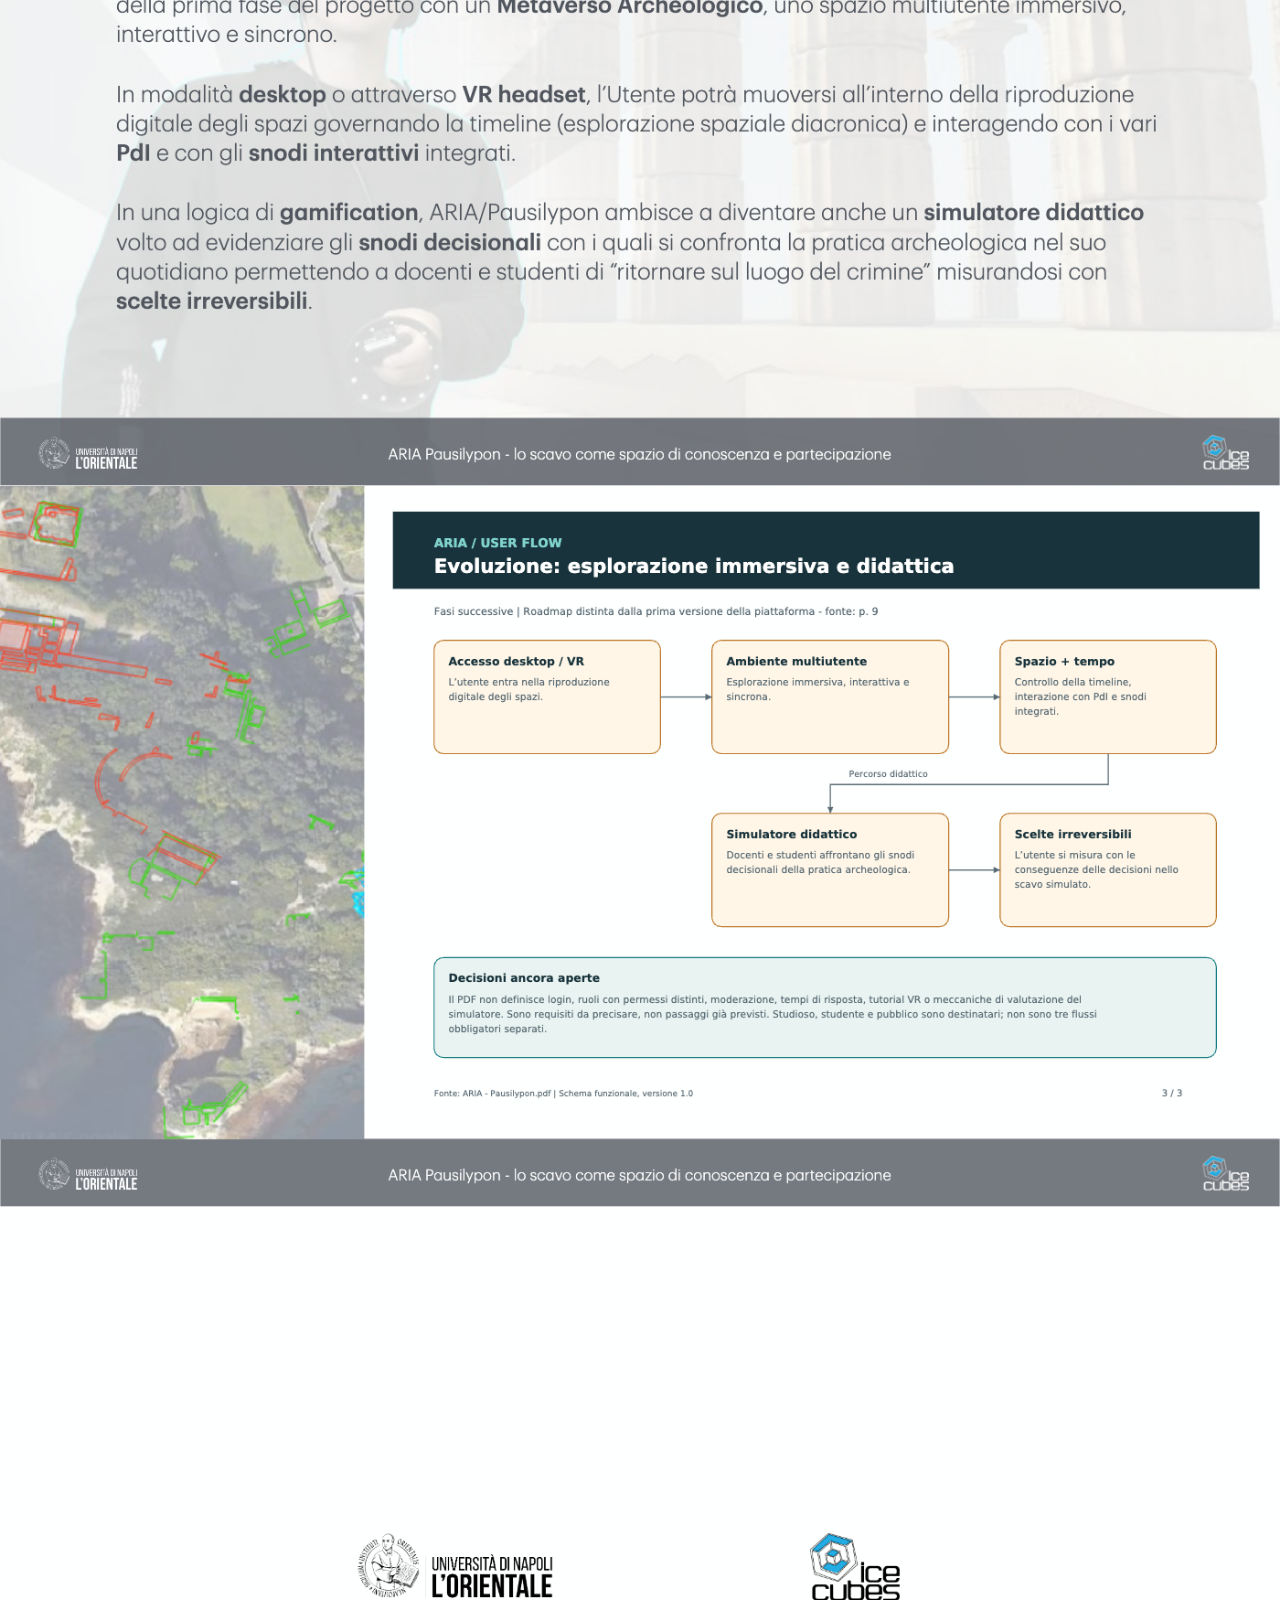
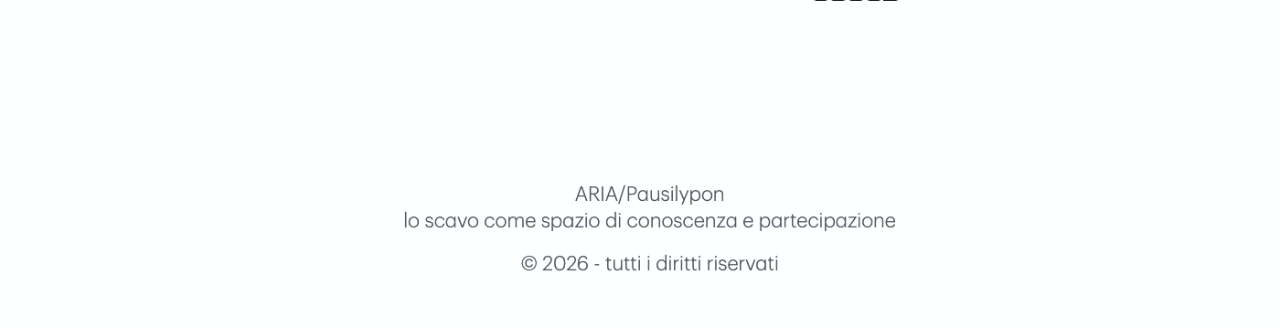
==== commit 6ebf040f: "Deploy responsive layout fixes and full-width continuous Colophon" ====
--- a/colophon/index.html
+++ b/colophon/index.html
@@ -1 +1 @@
-<!doctype html><html lang="it"><head><meta charset="utf-8"><meta name="viewport" content="width=device-width,initial-scale=1"><title>Colophon — test da zero</title><style>body{margin:0;background:#f5f5f3;color:#000;font:16px system-ui,sans-serif}header{display:flex;align-items:center;justify-content:space-between;gap:20px;padding:24px;max-width:1000px;margin:auto}h1{font-size:24px;margin:0}a{color:#000;text-decoration:none;border:1px solid #ddd;border-radius:8px;padding:10px 16px;background:#fff}a:hover{background:#a41d0e;color:#fff}main{max-width:1000px;margin:auto;padding:0 16px 32px}figure{margin:0 0 24px}img{display:block;width:100%;height:auto;background:#fff;box-shadow:0 2px 14px #00000008}.sr-only{position:absolute;width:1px;height:1px;overflow:hidden;clip-path:inset(50%)}</style></head><body><header><h1>Colophon</h1><a href="../">Torna alla guida</a></header><main><figure><img src="pages/page-1.png" width="1400" height="788" alt="Colophon — pagina 1"><figcaption class="sr-only">ARIA  P a usilypon  lo sc a vo come sp a zio di conoscenz a   e p a rtecip a zione</figcaption></figure><figure><img src="pages/page-2.png" width="1400" height="788" alt="Colophon — pagina 2" loading="lazy"><figcaption class="sr-only">PREMESSA  Il   r a cconto delle   a ttivit à   di sc a vo   che h a nno interess a to, interess a no e interesser a nno l a   vill a   imperi a le del P a usilypon esprime in modo pl a stico tutte le s f ide dell a   comunic a zione in   a mbito   a rcheologico nel misur a rsi con le   criticit à   deriv a nti d a :  ‣   estensione   e   morfologi a   dei luoghi  ‣   complessit à   delle strutture e dell a   loro str a ti f ic a zione  ‣   numero e   eterogeneit à   delle c a mp a gne condotte in   momenti storici   diversi  Il presente progetto, in un’ottic a   di   a rcheologi a   pubblic a , vuole prov a re   a   mitig a re l’imp a tto di t a li criticit à  proponendo un vero e proprio   form a t n a rr a tivo e tecnologico :  ARIA - Accessible Rese a rch   a nd Inter a ctive Arch a eology  ARIA P a usilypon - lo sc a vo come sp a zio di conoscenz a   e p a rtecip a zione</figcaption></figure><figure><img src="pages/page-3.png" width="1400" height="788" alt="Colophon — pagina 3" loading="lazy"><figcaption class="sr-only">ARIA   è un   ecosistem a   di soluzioni digit a li   volte   a ll a   comunic a zione e   a ll a   condivisione delle   a ttivit à   di sc a vo e di studio dell a   vill a   imperi a le del P a usilypon.  ARIA integr a   in un’ unic a   pi a tt a form a   web b a sed   m a teri a li eterogenei org a nizz a ti su   b a se topologic a   e di a cronic a .  ARIA   si rivolge   a :  ‣   Studiosi   - per l a   condivisione e l a   discussione degli esiti delle ricerche svolte  ‣   Studenti   -   a   integr a zione dell a   did a ttic a   in   a ul a   e in form a   propedeutic a   a lle   a ttivit à   di sc a vo  ‣   Pubblico gener a list a   - per l’ a vvicin a mento   a l mondo dell’ a rcheologi a ,   a ll a   su a   metodologi a   e, più in gener a le,   a lle   a ttivit à   di studio e v a lorizz a zione del P a trimonio  ARIA P a usilypon - lo sc a vo come sp a zio di conoscenz a   e p a rtecip a zione</figcaption></figure><figure><img src="pages/page-4.png" width="1400" height="788" alt="Colophon — pagina 4" loading="lazy"><figcaption class="sr-only">ARIA   si sost a nzi a   in un   sito/p a gin a   web   che integr a :  ‣   Testi introduttivi   a l sito del P a usilypon e   a lle v a rie c a mp a gne di sc a vo  ‣   M a pp a   inter a ttiv a   del sito con   Punti di Interesse   e link   a   i v a ri   supporti inform a tivi integr a ti  ‣   Timeline inter a ttiv a   integr a t a   a ll a   m a pp a   per un’ esplor a zione di a cronic a   del sito  ARIA P a usilypon - lo sc a vo come sp a zio di conoscenz a   e p a rtecip a zione</figcaption></figure><figure><img src="pages/page-5.png" width="1400" height="788" alt="Colophon — pagina 5" loading="lazy"><figcaption class="sr-only">ARIA P a usilypon - lo sc a vo come sp a zio di conoscenz a   e p a rtecip a zione  ARIA / WIREFRAME SKETCH 01 / Una vista, due modi di esplorare  Desktop - La mappa e la timeline rimangono al centro dell’esperienza. Sketch funzionali | Mappe, nomi dei settori e fasi sono illustrativi.   1 / 3 ARIA / Pausilypon  ARIA   Pausilypon   Il progetto   Domande  Lo scavo come spazio di conoscenza e partecipazione  Breve introduzione al sito e alle attività di ricerca de L’Orientale.   [Leggi di più]  1 2 3 MAPPA DEL SITO  ○ Punto di interesse   - - Area interessata dalla fase selezionata + - Fase selezionata: Fase 2  CAMPAGNE DI SCAVO  Fase 1   Fase 2   Fase 3   In corso  1 2  1. Seleziona un PdI per aprire il suo approfondimento.   2. Sposta lo slider per cambiare campagna: aree e PdI si aggiornano insieme. La timeline riguarda le fasi di scavo. Il pubblico esplora liberamente, senza una scelta obbligatoria del proprio profilo.</figcaption></figure><figure><img src="pages/page-6.png" width="1400" height="788" alt="Colophon — pagina 6" loading="lazy"><figcaption class="sr-only">ARIA P a usilypon - lo sc a vo come sp a zio di conoscenz a   e p a rtecip a zione  ARIA / WIREFRAME SKETCH 02 / Dal luogo ai contenuti  Desktop - Un pannello di dettaglio mantiene visibile la mappa e il contesto temporale. Sketch funzionali | Mappe, nomi dei settori e fasi sono illustrativi.   2 / 3 ARIA / Pausilypon  ARIA   Pausilypon   Domande  1 2 3 MAPPA DEL SITO  ○ Punto di interesse   - - Area interessata dalla fase selezionata + - Fase selezionata: Fase 2  PdI 2 / Settore B   × Campagna: Fase 2 Immagine del settore Testo di approfondimento: attività, evidenze e interpretazioni della fase selezionata. Video 360°   Digital twin Modello 3D   Rilievi  CAMPAGNE DI SCAVO  Fase 1   Fase 2   Fase 3   In corso  1 2  1. Apri il PdI: immagine, descrizione e supporti disponibili.   2. Apri un viewer; alla chiusura ritrovi mappa, fase e PdI. Proposta UX: pannello laterale su desktop al posto del pop-up del PDF. Mostrare solo i supporti effettivamente disponibili.</figcaption></figure><figure><img src="pages/page-7.png" width="1400" height="788" alt="Colophon — pagina 7" loading="lazy"><figcaption class="sr-only">ARIA P a usilypon - lo sc a vo come sp a zio di conoscenz a   e p a rtecip a zione  ARIA / WIREFRAME SKETCH 03 / La stessa esperienza su mobile  Tre stati: esplorazione, scheda del PdI e cambio di campagna. Sketch funzionali | Mappe, nomi dei settori e fasi sono illustrativi.   3 / 3  ARIA | Pausilypon   ≡ A. Esplora la mappa  1 2 3 MAPPA DEL SITO  + -  CAMPAGNE DI SCAVO  Fase 1   Fase 2   Fase 3   In corso  ARIA | Pausilypon   ≡ B. Apri un punto di interesse  1 2 3 MAPPA DEL SITO  + - PdI 2 / Settore B   × Campagna: Fase 2 Immagini e testo del settore. I contenuti si riferiscono alla campagna scelta. Video 360°   Digital twin 3D / rilievi   Domande  ARIA | Pausilypon   ≡ C. Cambia fase di scavo  1 3 4 MAPPA DEL SITO  + -  CAMPAGNE DI SCAVO  Fase 1   Fase 2   Fase 3   In corso &gt;   &gt; Tocca un PdI oppure esplora un’altra campagna con la timeline. Scheda sovrapposta dal basso. Chiudila per tornare alla mappa. La fase cambia: PdI e aree si aggiornano. Il contesto resta leggibile. Proposta UX: su mobile il dettaglio copre temporaneamente la timeline; chiudendo la scheda, la fase selezionata viene conservata.</figcaption></figure><figure><img src="pages/page-8.png" width="1400" height="788" alt="Colophon — pagina 8" loading="lazy"><figcaption class="sr-only">USER FLOW  L’Utente,   a ccedendo   a ll a   p a gin a   web di ARIA/P a usilypon , visu a lizz a   brevi testi introduttivi   a l progetto e   a lle   a ttivit à   de L’Orient a le presso il P a usilypon. Acc a nto   a i testi, c a mpeggi a   un a   gr a nde   m a pp a   del P a usilypon   a rricchit a   di   enf a si gr a f iche   e   Punti di Interesse click a bili .  Click a ndo ogni PdI, si   a prono   f inestre pop-up   contenenti   imm a gini ,   testi di   a pprofondimento   e link  a i v a ri   supporti digit a li integr a ti .  Un a   timeline con slider   permette di visu a lizz a re l a   m a pp a   in tutte le princip a li f a si di sc a vo (d a i primi  a nni del secolo scorso sino   a d oggi). PdI ed enf a si gr a f iche evolvono solid a lmente   a ll a   cronologi a  dell a   m a pp a .  ARIA P a usilypon - lo sc a vo come sp a zio di conoscenz a   e p a rtecip a zione</figcaption></figure><figure><img src="pages/page-9.png" width="1400" height="788" alt="Colophon — pagina 9" loading="lazy"><figcaption class="sr-only">ARIA P a usilypon - lo sc a vo come sp a zio di conoscenz a   e p a rtecip a zione  ARIA / USER FLOW Esplorare lo scavo attraverso spazio e tempo  Prima fase | Percorso comune a studiosi, studenti e pubblico generalista - fonte: pp. 3-6 Fonte: ARIA - Pausilypon.pdf | Schema funzionale, versione 1.0   1 / 3  1. Accesso alla pagina  L’utente apre ARIA / Pausilypon.  2. Introduzione  Progetto, sito e attività di scavo de L’Orientale.  3. Mappa + timeline  Una vista unica: fase di scavo, enfasi grafiche e PdI coerenti con la selezione temporale.  4A. Spostare lo slider  Selezione di una campagna / fase di scavo. La mappa e i PdI si aggiornano insieme. Esplorazione temporale Aggiornamento della vista  4B. Selezionare un PdI  Apertura del pop-up: immagini, testi di approfondimento e link ai supporti disponibili. Esplorazione spaziale  5. Aprire un contenuto  Video 360° aerei / a terra; digital twin Matterport; rilievi fotogrammetrici; modelli 3D da LiDAR. Scelta di un supporto Ritorno  Regola UX proposta: conservare il contesto  Chiudendo un pop-up o un supporto, tornare alla stessa fase e posizione della mappa. Al cambio di fase, aggiornare o chiudere la scheda del PdI se non più pertinente. La timeline rappresenta le fasi delle campagne di scavo. Il PDF non definisce una timeline separata delle epoche di vita del sito.</figcaption></figure><figure><img src="pages/page-10.png" width="1400" height="788" alt="Colophon — pagina 10" loading="lazy"><figcaption class="sr-only">ARIA P a usilypon - lo sc a vo come sp a zio di conoscenz a   e p a rtecip a zione  ARIA / USER FLOW Partecipare e raccogliere feedback  Prima fase | Comunicazione e metriche - fonte: pp. 7-8 Fonte: ARIA - Pausilypon.pdf | Schema funzionale, versione 1.0   2 / 3  Esplorazione  Dalla mappa o da un approfondimento, accesso alla messaggistica. Collegamento al PdI: proposta UX.  Commentare / domandare  L’utente aggiunge un commento o pone una domanda allo staff del progetto.  Inviare il messaggio  Invio allo staff tramite la piattaforma. Conferma di ricezione e ritorno alla vista: proposta UX.  Canali social  Instagram e LinkedIn raccontano quotidianamente le attività. Collegamenti social -&gt; piattaforma e piattaforma -&gt; social: proposta UX; il PDF non definisce la modalità di integrazione.  Survey esplicite  L’utente può fornire feedback. Punto di invito, frequenza e modalità di compilazione sono da definire; suggerimento: invito facoltativo dopo un approfondimento.  Checkpoint trasversali: non sono schermate del percorso  Il PDF prevede raccolta anonima di dati comportamentali. Eventi suggeriti: apertura pagina, cambio fase, selezione PdI, apertura supporto, invio domanda, completamento survey. Definire KPI, criteri di anonimizzazione e configurazione prima dell’implementazione.</figcaption></figure><figure><img src="pages/page-11.png" width="1400" height="788" alt="Colophon — pagina 11" loading="lazy"><figcaption class="sr-only">CONTENUTI e SUPPORTI DIGITALI INTEGRATI  ARIA/P a usilypon rende   a ccessibili tutti i   contenuti disponibili per le p a ss a te c a mp a gne   di sc a vo in un a   logic a  topologic a   e di a cronic a   ( m a pp a   + timeline ).  Per le nuove c a mp a gne di sc a vo prevede di integr a re:  ‣   Riprese   a eree con   drone 360°   per l a   re a lizz a zione di   a udiovisivi in mod a lit à   telepresenz a   immersiv a  ‣   Riprese   a   terr a   con   c a mer a   360°   per l a   re a lizz a zione di   a udiovisivi in mod a lit à   telepresenz a  immersiv a  ‣   C a tture M a tterport   con popol a zione del digit a l twin con t a g e met a d a ti  ‣   Rilievi fotogr a mmetrici   georiferiti  ‣   LiDAR sc a n   e gener a zione di   modelli 3D esplor a bili  Tutti questi contenuti   a ndr a nno   a   convergere nei v a ri PdI coerentemente   a ll a   logic a   “sp a zio + tempo”   a ll a  b a se dell’intero progetto di UX.  ARIA P a usilypon - lo sc a vo come sp a zio di conoscenz a   e p a rtecip a zione</figcaption></figure><figure><img src="pages/page-12.png" width="1400" height="788" alt="Colophon — pagina 12" loading="lazy"><figcaption class="sr-only">METRICHE e KPI  ARIA/P a usilypon prevede un a   serie di   checkpoint   c a p a ci di r a ccogliere, in form a   a nonim a   e conforme   a lle prescrizioni GDPR, un a   serie di   d a ti sul comport a mento degli Utenti .  T a li d a ti, uniti   a   quelli r a ccolti con   survey esplicite , costituir a nno l a   b a se per l a   progett a zione delle   f a si evolutive   del progetto.  ARIA P a usilypon - lo sc a vo come sp a zio di conoscenz a   e p a rtecip a zione</figcaption></figure><figure><img src="pages/page-13.png" width="1400" height="788" alt="Colophon — pagina 13" loading="lazy"><figcaption class="sr-only">CANALI di COMUNICAZIONE  ARIA/P a usilypon integr a   c a n a li soci a l   (Inst a gr a m e LinkedIn) per l a   condivisione quotidi a n a   delle  a ttivit à   in corso.  Un sistem a   di   mess a ggistic a   intern a   a ll a   pi a tt a form a   web permette   a ll’Utente di   a ggiungere commenti e porre dom a nde dirett a mente   a llo st a ff   del progetto.  ARIA P a usilypon - lo sc a vo come sp a zio di conoscenz a   e p a rtecip a zione</figcaption></figure><figure><img src="pages/page-14.png" width="1400" height="788" alt="Colophon — pagina 14" loading="lazy"><figcaption class="sr-only">FASI SUCCESSIVE  ARIA/P a usilypon,   a ttr a verso l’integr a zione di v a rie tecnologie per l a   c a ttur a   tridimension a le dei luoghi e l a   loro restituzione in   a mbienti digit a li immersivi,   a mbisce   a ll a   sostituzione delle m a pp a   con timeline dell a   prim a   f a se del progetto con un   Met a verso Archeologico , uno sp a zio multiutente immersivo, inter a ttivo e sincrono.  In mod a lit à   desktop   o   a ttr a verso   VR he a dset , l’Utente potr à   muoversi   a ll’interno dell a   riproduzione digit a le degli sp a zi govern a ndo l a   timeline (esplor a zione sp a zi a le di a cronic a ) e inter a gendo con i v a ri  PdI   e con gli   snodi inter a ttivi   integr a ti.  In un a   logic a   di   g a mi f ic a tion , ARIA/P a usilypon   a mbisce   a   divent a re   a nche un   simul a tore did a ttico  volto   a d evidenzi a re gli   snodi decision a li   con i qu a li si confront a   l a   pr a tic a   a rcheologic a   nel suo quotidi a no permettendo   a   docenti e studenti di “ritorn a re sul luogo del crimine” misur a ndosi con  scelte irreversibili .  ARIA P a usilypon - lo sc a vo come sp a zio di conoscenz a   e p a rtecip a zione</figcaption></figure><figure><img src="pages/page-15.png" width="1400" height="788" alt="Colophon — pagina 15" loading="lazy"><figcaption class="sr-only">ARIA P a usilypon - lo sc a vo come sp a zio di conoscenz a   e p a rtecip a zione  ARIA / USER FLOW Evoluzione: esplorazione immersiva e didattica  Fasi successive | Roadmap distinta dalla prima versione della piattaforma - fonte: p. 9 Fonte: ARIA - Pausilypon.pdf | Schema funzionale, versione 1.0   3 / 3  Accesso desktop / VR  L’utente entra nella riproduzione digitale degli spazi.  Ambiente multiutente  Esplorazione immersiva, interattiva e sincrona.  Spazio + tempo  Controllo della timeline, interazione con PdI e snodi integrati.  Simulatore didattico  Docenti e studenti affrontano gli snodi decisionali della pratica archeologica.  Scelte irreversibili  L’utente si misura con le conseguenze delle decisioni nello scavo simulato. Percorso didattico  Decisioni ancora aperte  Il PDF non definisce login, ruoli con permessi distinti, moderazione, tempi di risposta, tutorial VR o meccaniche di valutazione del simulatore. Sono requisiti da precisare, non passaggi già previsti. Studioso, studente e pubblico sono destinatari; non sono tre flussi obbligatori separati.</figcaption></figure><figure><img src="pages/page-16.png" width="1400" height="788" alt="Colophon — pagina 16" loading="lazy"><figcaption class="sr-only">ARIA/P a usilypon  lo sc a vo come sp a zio di conoscenz a   e p a rtecip a zione  © 2026 - tutti i diritti riserv a ti</figcaption></figure></main></body></html>+<!doctype html><html lang="it"><head><meta charset="utf-8"><meta name="viewport" content="width=device-width,initial-scale=1"><title>Colophon — test da zero</title><style>html,body{margin:0;padding:0;background:#fff}main{width:100%;margin:0;padding:0}figure{margin:0;padding:0}img{display:block;width:100%;height:auto;margin:0;padding:0}.sr-only{position:absolute;width:1px;height:1px;overflow:hidden;clip-path:inset(50%)}</style></head><body><main><figure><img src="pages/page-1.png" width="1400" height="788" alt="Colophon — pagina 1"><figcaption class="sr-only">ARIA  P a usilypon  lo sc a vo come sp a zio di conoscenz a   e p a rtecip a zione</figcaption></figure><figure><img src="pages/page-2.png" width="1400" height="788" alt="Colophon — pagina 2" loading="lazy"><figcaption class="sr-only">PREMESSA  Il   r a cconto delle   a ttivit à   di sc a vo   che h a nno interess a to, interess a no e interesser a nno l a   vill a   imperi a le del P a usilypon esprime in modo pl a stico tutte le s f ide dell a   comunic a zione in   a mbito   a rcheologico nel misur a rsi con le   criticit à   deriv a nti d a :  ‣   estensione   e   morfologi a   dei luoghi  ‣   complessit à   delle strutture e dell a   loro str a ti f ic a zione  ‣   numero e   eterogeneit à   delle c a mp a gne condotte in   momenti storici   diversi  Il presente progetto, in un’ottic a   di   a rcheologi a   pubblic a , vuole prov a re   a   mitig a re l’imp a tto di t a li criticit à  proponendo un vero e proprio   form a t n a rr a tivo e tecnologico :  ARIA - Accessible Rese a rch   a nd Inter a ctive Arch a eology  ARIA P a usilypon - lo sc a vo come sp a zio di conoscenz a   e p a rtecip a zione</figcaption></figure><figure><img src="pages/page-3.png" width="1400" height="788" alt="Colophon — pagina 3" loading="lazy"><figcaption class="sr-only">ARIA   è un   ecosistem a   di soluzioni digit a li   volte   a ll a   comunic a zione e   a ll a   condivisione delle   a ttivit à   di sc a vo e di studio dell a   vill a   imperi a le del P a usilypon.  ARIA integr a   in un’ unic a   pi a tt a form a   web b a sed   m a teri a li eterogenei org a nizz a ti su   b a se topologic a   e di a cronic a .  ARIA   si rivolge   a :  ‣   Studiosi   - per l a   condivisione e l a   discussione degli esiti delle ricerche svolte  ‣   Studenti   -   a   integr a zione dell a   did a ttic a   in   a ul a   e in form a   propedeutic a   a lle   a ttivit à   di sc a vo  ‣   Pubblico gener a list a   - per l’ a vvicin a mento   a l mondo dell’ a rcheologi a ,   a ll a   su a   metodologi a   e, più in gener a le,   a lle   a ttivit à   di studio e v a lorizz a zione del P a trimonio  ARIA P a usilypon - lo sc a vo come sp a zio di conoscenz a   e p a rtecip a zione</figcaption></figure><figure><img src="pages/page-4.png" width="1400" height="788" alt="Colophon — pagina 4" loading="lazy"><figcaption class="sr-only">ARIA   si sost a nzi a   in un   sito/p a gin a   web   che integr a :  ‣   Testi introduttivi   a l sito del P a usilypon e   a lle v a rie c a mp a gne di sc a vo  ‣   M a pp a   inter a ttiv a   del sito con   Punti di Interesse   e link   a   i v a ri   supporti inform a tivi integr a ti  ‣   Timeline inter a ttiv a   integr a t a   a ll a   m a pp a   per un’ esplor a zione di a cronic a   del sito  ARIA P a usilypon - lo sc a vo come sp a zio di conoscenz a   e p a rtecip a zione</figcaption></figure><figure><img src="pages/page-5.png" width="1400" height="788" alt="Colophon — pagina 5" loading="lazy"><figcaption class="sr-only">ARIA P a usilypon - lo sc a vo come sp a zio di conoscenz a   e p a rtecip a zione  ARIA / WIREFRAME SKETCH 01 / Una vista, due modi di esplorare  Desktop - La mappa e la timeline rimangono al centro dell’esperienza. Sketch funzionali | Mappe, nomi dei settori e fasi sono illustrativi.   1 / 3 ARIA / Pausilypon  ARIA   Pausilypon   Il progetto   Domande  Lo scavo come spazio di conoscenza e partecipazione  Breve introduzione al sito e alle attività di ricerca de L’Orientale.   [Leggi di più]  1 2 3 MAPPA DEL SITO  ○ Punto di interesse   - - Area interessata dalla fase selezionata + - Fase selezionata: Fase 2  CAMPAGNE DI SCAVO  Fase 1   Fase 2   Fase 3   In corso  1 2  1. Seleziona un PdI per aprire il suo approfondimento.   2. Sposta lo slider per cambiare campagna: aree e PdI si aggiornano insieme. La timeline riguarda le fasi di scavo. Il pubblico esplora liberamente, senza una scelta obbligatoria del proprio profilo.</figcaption></figure><figure><img src="pages/page-6.png" width="1400" height="788" alt="Colophon — pagina 6" loading="lazy"><figcaption class="sr-only">ARIA P a usilypon - lo sc a vo come sp a zio di conoscenz a   e p a rtecip a zione  ARIA / WIREFRAME SKETCH 02 / Dal luogo ai contenuti  Desktop - Un pannello di dettaglio mantiene visibile la mappa e il contesto temporale. Sketch funzionali | Mappe, nomi dei settori e fasi sono illustrativi.   2 / 3 ARIA / Pausilypon  ARIA   Pausilypon   Domande  1 2 3 MAPPA DEL SITO  ○ Punto di interesse   - - Area interessata dalla fase selezionata + - Fase selezionata: Fase 2  PdI 2 / Settore B   × Campagna: Fase 2 Immagine del settore Testo di approfondimento: attività, evidenze e interpretazioni della fase selezionata. Video 360°   Digital twin Modello 3D   Rilievi  CAMPAGNE DI SCAVO  Fase 1   Fase 2   Fase 3   In corso  1 2  1. Apri il PdI: immagine, descrizione e supporti disponibili.   2. Apri un viewer; alla chiusura ritrovi mappa, fase e PdI. Proposta UX: pannello laterale su desktop al posto del pop-up del PDF. Mostrare solo i supporti effettivamente disponibili.</figcaption></figure><figure><img src="pages/page-7.png" width="1400" height="788" alt="Colophon — pagina 7" loading="lazy"><figcaption class="sr-only">ARIA P a usilypon - lo sc a vo come sp a zio di conoscenz a   e p a rtecip a zione  ARIA / WIREFRAME SKETCH 03 / La stessa esperienza su mobile  Tre stati: esplorazione, scheda del PdI e cambio di campagna. Sketch funzionali | Mappe, nomi dei settori e fasi sono illustrativi.   3 / 3  ARIA | Pausilypon   ≡ A. Esplora la mappa  1 2 3 MAPPA DEL SITO  + -  CAMPAGNE DI SCAVO  Fase 1   Fase 2   Fase 3   In corso  ARIA | Pausilypon   ≡ B. Apri un punto di interesse  1 2 3 MAPPA DEL SITO  + - PdI 2 / Settore B   × Campagna: Fase 2 Immagini e testo del settore. I contenuti si riferiscono alla campagna scelta. Video 360°   Digital twin 3D / rilievi   Domande  ARIA | Pausilypon   ≡ C. Cambia fase di scavo  1 3 4 MAPPA DEL SITO  + -  CAMPAGNE DI SCAVO  Fase 1   Fase 2   Fase 3   In corso &gt;   &gt; Tocca un PdI oppure esplora un’altra campagna con la timeline. Scheda sovrapposta dal basso. Chiudila per tornare alla mappa. La fase cambia: PdI e aree si aggiornano. Il contesto resta leggibile. Proposta UX: su mobile il dettaglio copre temporaneamente la timeline; chiudendo la scheda, la fase selezionata viene conservata.</figcaption></figure><figure><img src="pages/page-8.png" width="1400" height="788" alt="Colophon — pagina 8" loading="lazy"><figcaption class="sr-only">USER FLOW  L’Utente,   a ccedendo   a ll a   p a gin a   web di ARIA/P a usilypon , visu a lizz a   brevi testi introduttivi   a l progetto e   a lle   a ttivit à   de L’Orient a le presso il P a usilypon. Acc a nto   a i testi, c a mpeggi a   un a   gr a nde   m a pp a   del P a usilypon   a rricchit a   di   enf a si gr a f iche   e   Punti di Interesse click a bili .  Click a ndo ogni PdI, si   a prono   f inestre pop-up   contenenti   imm a gini ,   testi di   a pprofondimento   e link  a i v a ri   supporti digit a li integr a ti .  Un a   timeline con slider   permette di visu a lizz a re l a   m a pp a   in tutte le princip a li f a si di sc a vo (d a i primi  a nni del secolo scorso sino   a d oggi). PdI ed enf a si gr a f iche evolvono solid a lmente   a ll a   cronologi a  dell a   m a pp a .  ARIA P a usilypon - lo sc a vo come sp a zio di conoscenz a   e p a rtecip a zione</figcaption></figure><figure><img src="pages/page-9.png" width="1400" height="788" alt="Colophon — pagina 9" loading="lazy"><figcaption class="sr-only">ARIA P a usilypon - lo sc a vo come sp a zio di conoscenz a   e p a rtecip a zione  ARIA / USER FLOW Esplorare lo scavo attraverso spazio e tempo  Prima fase | Percorso comune a studiosi, studenti e pubblico generalista - fonte: pp. 3-6 Fonte: ARIA - Pausilypon.pdf | Schema funzionale, versione 1.0   1 / 3  1. Accesso alla pagina  L’utente apre ARIA / Pausilypon.  2. Introduzione  Progetto, sito e attività di scavo de L’Orientale.  3. Mappa + timeline  Una vista unica: fase di scavo, enfasi grafiche e PdI coerenti con la selezione temporale.  4A. Spostare lo slider  Selezione di una campagna / fase di scavo. La mappa e i PdI si aggiornano insieme. Esplorazione temporale Aggiornamento della vista  4B. Selezionare un PdI  Apertura del pop-up: immagini, testi di approfondimento e link ai supporti disponibili. Esplorazione spaziale  5. Aprire un contenuto  Video 360° aerei / a terra; digital twin Matterport; rilievi fotogrammetrici; modelli 3D da LiDAR. Scelta di un supporto Ritorno  Regola UX proposta: conservare il contesto  Chiudendo un pop-up o un supporto, tornare alla stessa fase e posizione della mappa. Al cambio di fase, aggiornare o chiudere la scheda del PdI se non più pertinente. La timeline rappresenta le fasi delle campagne di scavo. Il PDF non definisce una timeline separata delle epoche di vita del sito.</figcaption></figure><figure><img src="pages/page-10.png" width="1400" height="788" alt="Colophon — pagina 10" loading="lazy"><figcaption class="sr-only">ARIA P a usilypon - lo sc a vo come sp a zio di conoscenz a   e p a rtecip a zione  ARIA / USER FLOW Partecipare e raccogliere feedback  Prima fase | Comunicazione e metriche - fonte: pp. 7-8 Fonte: ARIA - Pausilypon.pdf | Schema funzionale, versione 1.0   2 / 3  Esplorazione  Dalla mappa o da un approfondimento, accesso alla messaggistica. Collegamento al PdI: proposta UX.  Commentare / domandare  L’utente aggiunge un commento o pone una domanda allo staff del progetto.  Inviare il messaggio  Invio allo staff tramite la piattaforma. Conferma di ricezione e ritorno alla vista: proposta UX.  Canali social  Instagram e LinkedIn raccontano quotidianamente le attività. Collegamenti social -&gt; piattaforma e piattaforma -&gt; social: proposta UX; il PDF non definisce la modalità di integrazione.  Survey esplicite  L’utente può fornire feedback. Punto di invito, frequenza e modalità di compilazione sono da definire; suggerimento: invito facoltativo dopo un approfondimento.  Checkpoint trasversali: non sono schermate del percorso  Il PDF prevede raccolta anonima di dati comportamentali. Eventi suggeriti: apertura pagina, cambio fase, selezione PdI, apertura supporto, invio domanda, completamento survey. Definire KPI, criteri di anonimizzazione e configurazione prima dell’implementazione.</figcaption></figure><figure><img src="pages/page-11.png" width="1400" height="788" alt="Colophon — pagina 11" loading="lazy"><figcaption class="sr-only">CONTENUTI e SUPPORTI DIGITALI INTEGRATI  ARIA/P a usilypon rende   a ccessibili tutti i   contenuti disponibili per le p a ss a te c a mp a gne   di sc a vo in un a   logic a  topologic a   e di a cronic a   ( m a pp a   + timeline ).  Per le nuove c a mp a gne di sc a vo prevede di integr a re:  ‣   Riprese   a eree con   drone 360°   per l a   re a lizz a zione di   a udiovisivi in mod a lit à   telepresenz a   immersiv a  ‣   Riprese   a   terr a   con   c a mer a   360°   per l a   re a lizz a zione di   a udiovisivi in mod a lit à   telepresenz a  immersiv a  ‣   C a tture M a tterport   con popol a zione del digit a l twin con t a g e met a d a ti  ‣   Rilievi fotogr a mmetrici   georiferiti  ‣   LiDAR sc a n   e gener a zione di   modelli 3D esplor a bili  Tutti questi contenuti   a ndr a nno   a   convergere nei v a ri PdI coerentemente   a ll a   logic a   “sp a zio + tempo”   a ll a  b a se dell’intero progetto di UX.  ARIA P a usilypon - lo sc a vo come sp a zio di conoscenz a   e p a rtecip a zione</figcaption></figure><figure><img src="pages/page-12.png" width="1400" height="788" alt="Colophon — pagina 12" loading="lazy"><figcaption class="sr-only">METRICHE e KPI  ARIA/P a usilypon prevede un a   serie di   checkpoint   c a p a ci di r a ccogliere, in form a   a nonim a   e conforme   a lle prescrizioni GDPR, un a   serie di   d a ti sul comport a mento degli Utenti .  T a li d a ti, uniti   a   quelli r a ccolti con   survey esplicite , costituir a nno l a   b a se per l a   progett a zione delle   f a si evolutive   del progetto.  ARIA P a usilypon - lo sc a vo come sp a zio di conoscenz a   e p a rtecip a zione</figcaption></figure><figure><img src="pages/page-13.png" width="1400" height="788" alt="Colophon — pagina 13" loading="lazy"><figcaption class="sr-only">CANALI di COMUNICAZIONE  ARIA/P a usilypon integr a   c a n a li soci a l   (Inst a gr a m e LinkedIn) per l a   condivisione quotidi a n a   delle  a ttivit à   in corso.  Un sistem a   di   mess a ggistic a   intern a   a ll a   pi a tt a form a   web permette   a ll’Utente di   a ggiungere commenti e porre dom a nde dirett a mente   a llo st a ff   del progetto.  ARIA P a usilypon - lo sc a vo come sp a zio di conoscenz a   e p a rtecip a zione</figcaption></figure><figure><img src="pages/page-14.png" width="1400" height="788" alt="Colophon — pagina 14" loading="lazy"><figcaption class="sr-only">FASI SUCCESSIVE  ARIA/P a usilypon,   a ttr a verso l’integr a zione di v a rie tecnologie per l a   c a ttur a   tridimension a le dei luoghi e l a   loro restituzione in   a mbienti digit a li immersivi,   a mbisce   a ll a   sostituzione delle m a pp a   con timeline dell a   prim a   f a se del progetto con un   Met a verso Archeologico , uno sp a zio multiutente immersivo, inter a ttivo e sincrono.  In mod a lit à   desktop   o   a ttr a verso   VR he a dset , l’Utente potr à   muoversi   a ll’interno dell a   riproduzione digit a le degli sp a zi govern a ndo l a   timeline (esplor a zione sp a zi a le di a cronic a ) e inter a gendo con i v a ri  PdI   e con gli   snodi inter a ttivi   integr a ti.  In un a   logic a   di   g a mi f ic a tion , ARIA/P a usilypon   a mbisce   a   divent a re   a nche un   simul a tore did a ttico  volto   a d evidenzi a re gli   snodi decision a li   con i qu a li si confront a   l a   pr a tic a   a rcheologic a   nel suo quotidi a no permettendo   a   docenti e studenti di “ritorn a re sul luogo del crimine” misur a ndosi con  scelte irreversibili .  ARIA P a usilypon - lo sc a vo come sp a zio di conoscenz a   e p a rtecip a zione</figcaption></figure><figure><img src="pages/page-15.png" width="1400" height="788" alt="Colophon — pagina 15" loading="lazy"><figcaption class="sr-only">ARIA P a usilypon - lo sc a vo come sp a zio di conoscenz a   e p a rtecip a zione  ARIA / USER FLOW Evoluzione: esplorazione immersiva e didattica  Fasi successive | Roadmap distinta dalla prima versione della piattaforma - fonte: p. 9 Fonte: ARIA - Pausilypon.pdf | Schema funzionale, versione 1.0   3 / 3  Accesso desktop / VR  L’utente entra nella riproduzione digitale degli spazi.  Ambiente multiutente  Esplorazione immersiva, interattiva e sincrona.  Spazio + tempo  Controllo della timeline, interazione con PdI e snodi integrati.  Simulatore didattico  Docenti e studenti affrontano gli snodi decisionali della pratica archeologica.  Scelte irreversibili  L’utente si misura con le conseguenze delle decisioni nello scavo simulato. Percorso didattico  Decisioni ancora aperte  Il PDF non definisce login, ruoli con permessi distinti, moderazione, tempi di risposta, tutorial VR o meccaniche di valutazione del simulatore. Sono requisiti da precisare, non passaggi già previsti. Studioso, studente e pubblico sono destinatari; non sono tre flussi obbligatori separati.</figcaption></figure><figure><img src="pages/page-16.png" width="1400" height="788" alt="Colophon — pagina 16" loading="lazy"><figcaption class="sr-only">ARIA/P a usilypon  lo sc a vo come sp a zio di conoscenz a   e p a rtecip a zione  © 2026 - tutti i diritti riserv a ti</figcaption></figure></main></body></html>
